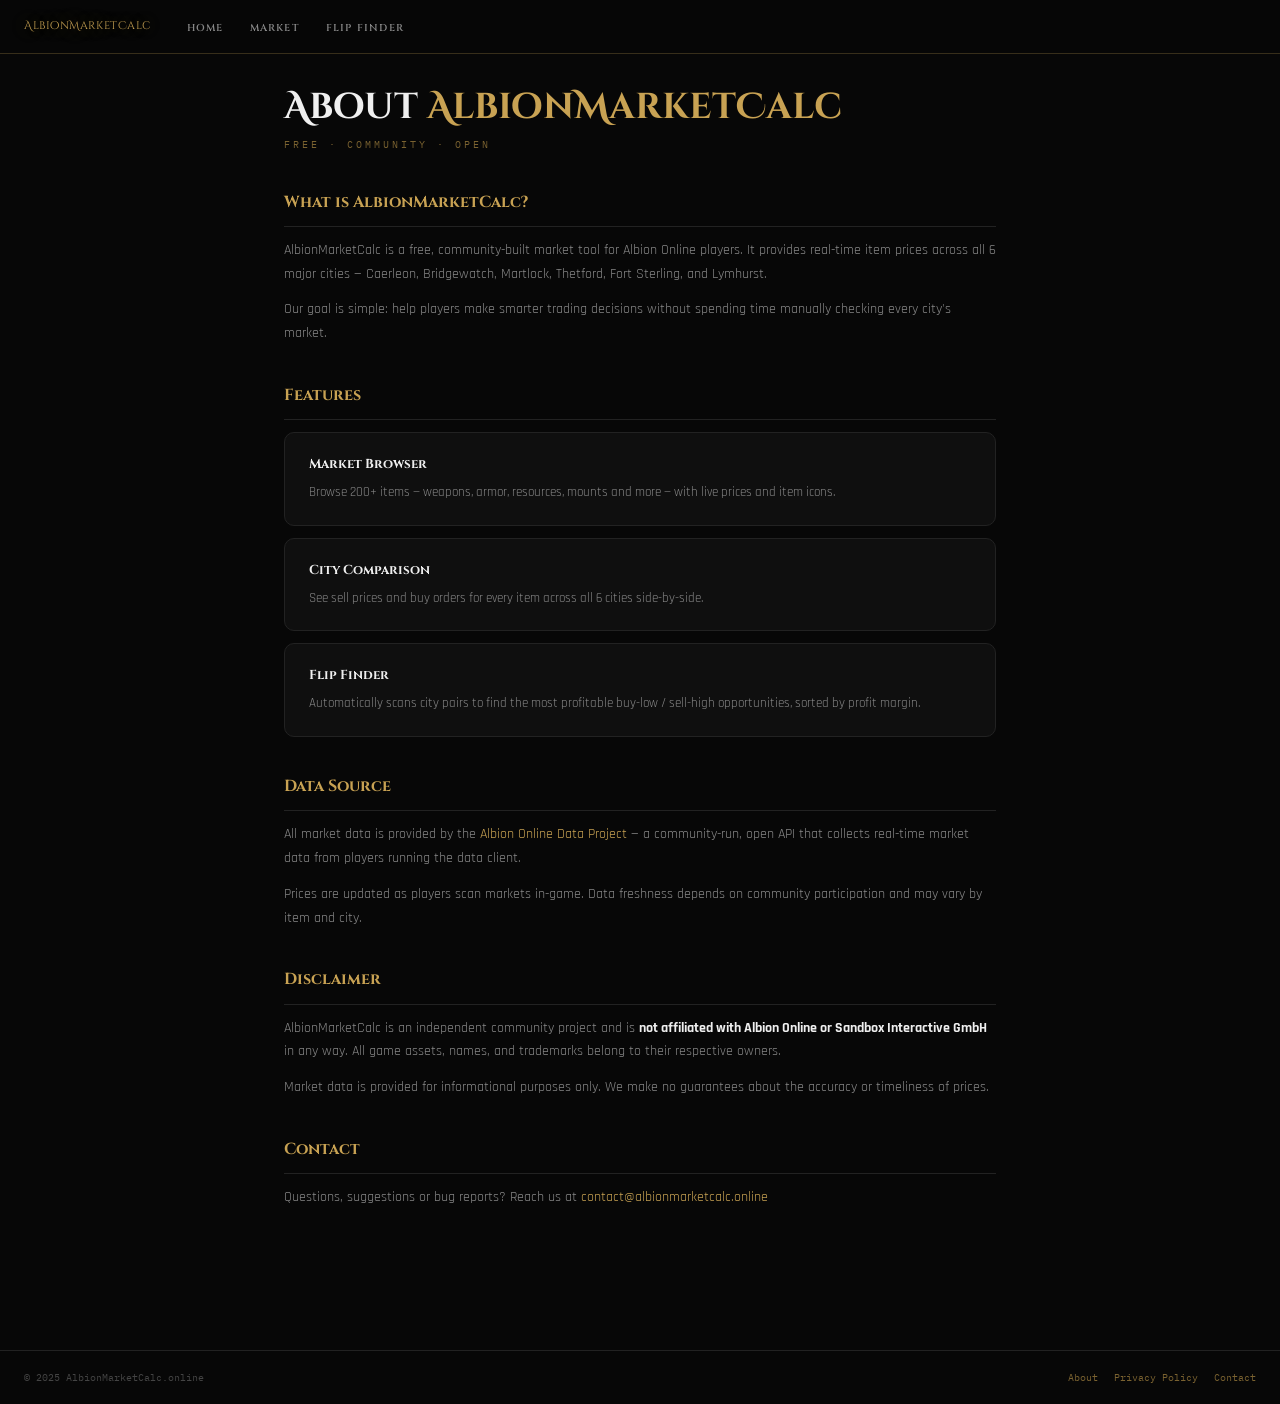
==== about.html @ 7a3f9feb "Add files via upload" ====
<!DOCTYPE html>
<html lang="en">
<head>
<meta charset="UTF-8"/>
<meta name="viewport" content="width=device-width,initial-scale=1"/>
<title>About — AlbionMarketCalc</title>
<meta name="description" content="About AlbionMarketCalc — free real-time Albion Online market price tool."/>
<link rel="preconnect" href="https://fonts.googleapis.com">
<link href="https://fonts.googleapis.com/css2?family=Cinzel+Decorative:wght@700&family=Cinzel:wght@400;600;700&family=IBM+Plex+Mono:wght@400;500;600&family=Rajdhani:wght@400;500;600;700&display=swap" rel="stylesheet">
<script async src="https://pagead2.googlesyndication.com/pagead/js/adsbygoogle.js?client=ca-pub-XXXXXXXXXXXXXXXX" crossorigin="anonymous"></script>
<style>
:root{--gold:#C8A253;--gold-d:#7A6230;--bg:#070707;--s1:#0f0f0f;--s2:#161616;--tx:#EFEFEF;--td:#888;--tm:#444;--bd:#222;--bg-gold:rgba(200,162,83,.25);--FD:'Cinzel Decorative',serif;--FT:'Cinzel',serif;--FB:'Rajdhani',sans-serif;--FM:'IBM Plex Mono',monospace;--r:6px;--rl:10px}
*,*::before,*::after{box-sizing:border-box;margin:0;padding:0}
body{background:var(--bg);color:var(--tx);font-family:var(--FB);font-size:15px;line-height:1.7;min-height:100vh}
::-webkit-scrollbar{width:4px}::-webkit-scrollbar-track{background:var(--bg)}::-webkit-scrollbar-thumb{background:var(--gold-d);border-radius:2px}
nav{position:fixed;top:0;width:100%;z-index:100;background:rgba(7,7,7,.97);backdrop-filter:blur(20px);border-bottom:1px solid var(--bg-gold);height:54px;display:flex;align-items:center;padding:0 24px;gap:24px}
.logo{font-family:var(--FD);font-size:11px;color:var(--gold);text-decoration:none;letter-spacing:.05em;text-shadow:0 0 20px rgba(200,162,83,.4)}
.nav-links{display:flex;gap:2px;list-style:none;flex:1}
.nav-links a{font-family:var(--FT);font-size:10px;font-weight:600;letter-spacing:.12em;text-transform:uppercase;color:var(--td);text-decoration:none;padding:6px 12px;border-radius:var(--r);transition:all .18s}
.nav-links a:hover,.nav-links a.active{color:var(--gold);background:rgba(200,162,83,.07)}
.wrap{max-width:760px;margin:0 auto;padding:88px 24px 64px}
h1{font-family:var(--FD);font-size:clamp(22px,4vw,36px);font-weight:700;margin-bottom:8px;line-height:1.1}
h1 em{font-style:normal;color:var(--gold)}
.subtitle{font-family:var(--FM);font-size:10px;letter-spacing:.3em;color:var(--gold-d);text-transform:uppercase;margin-bottom:36px}
.section{margin-bottom:36px}
.section h2{font-family:var(--FT);font-size:16px;font-weight:700;color:var(--gold);margin-bottom:12px;padding-bottom:10px;border-bottom:1px solid var(--bd)}
.section p{color:var(--td);font-size:14px;margin-bottom:12px}
.section p:last-child{margin-bottom:0}
.section a{color:var(--gold);text-decoration:none}
.section a:hover{text-decoration:underline}
.card{background:var(--s1);border:1px solid var(--bd);border-radius:var(--rl);padding:20px 24px;margin-bottom:12px}
.card strong{color:var(--tx);font-family:var(--FT);font-size:13px;display:block;margin-bottom:4px}
footer{border-top:1px solid var(--bd);padding:18px 24px;display:flex;justify-content:space-between;align-items:center;flex-wrap:wrap;gap:8px;margin-top:40px}
footer p{font-family:var(--FM);font-size:10px;color:var(--tm)}
footer a{color:var(--gold-d);text-decoration:none}
.footer-links{display:flex;gap:16px}
@media(max-width:600px){.nav-links{display:none}}
</style>
</head>
<body>
<nav>
  <a href="index.html" class="logo">AlbionMarketCalc</a>
  <ul class="nav-links">
    <li><a href="index.html">Home</a></li>
    <li><a href="market.html">Market</a></li>
    <li><a href="flipfinder.html">Flip Finder</a></li>
  </ul>
</nav>

<div class="wrap">
  <h1>About <em>AlbionMarketCalc</em></h1>
  <div class="subtitle">Free · Community · Open</div>

  <div class="section">
    <h2>What is AlbionMarketCalc?</h2>
    <p>AlbionMarketCalc is a free, community-built market tool for Albion Online players. It provides real-time item prices across all 6 major cities — Caerleon, Bridgewatch, Martlock, Thetford, Fort Sterling, and Lymhurst.</p>
    <p>Our goal is simple: help players make smarter trading decisions without spending time manually checking every city's market.</p>
  </div>

  <div class="section">
    <h2>Features</h2>
    <div class="card"><strong>Market Browser</strong><span style="font-size:13px;color:var(--td)">Browse 200+ items — weapons, armor, resources, mounts and more — with live prices and item icons.</span></div>
    <div class="card"><strong>City Comparison</strong><span style="font-size:13px;color:var(--td)">See sell prices and buy orders for every item across all 6 cities side-by-side.</span></div>
    <div class="card"><strong>Flip Finder</strong><span style="font-size:13px;color:var(--td)">Automatically scans city pairs to find the most profitable buy-low / sell-high opportunities, sorted by profit margin.</span></div>
  </div>

  <div class="section">
    <h2>Data Source</h2>
    <p>All market data is provided by the <a href="https://www.albion-online-data.com" target="_blank">Albion Online Data Project</a> — a community-run, open API that collects real-time market data from players running the data client.</p>
    <p>Prices are updated as players scan markets in-game. Data freshness depends on community participation and may vary by item and city.</p>
  </div>

  <div class="section">
    <h2>Disclaimer</h2>
    <p>AlbionMarketCalc is an independent community project and is <strong style="color:var(--tx)">not affiliated with Albion Online or Sandbox Interactive GmbH</strong> in any way. All game assets, names, and trademarks belong to their respective owners.</p>
    <p>Market data is provided for informational purposes only. We make no guarantees about the accuracy or timeliness of prices.</p>
  </div>

  <div class="section">
    <h2>Contact</h2>
    <p>Questions, suggestions or bug reports? Reach us at <a href="mailto:contact@albionmarketcalc.online">contact@albionmarketcalc.online</a></p>
  </div>
</div>

<footer>
  <p>© 2025 AlbionMarketCalc.online</p>
  <div class="footer-links">
    <a href="about.html" style="font-family:var(--FM);font-size:10px;color:var(--gold-d)">About</a>
    <a href="privacy.html" style="font-family:var(--FM);font-size:10px;color:var(--gold-d)">Privacy Policy</a>
    <a href="contact.html" style="font-family:var(--FM);font-size:10px;color:var(--gold-d)">Contact</a>
  </div>
</footer>
</body>
</html>
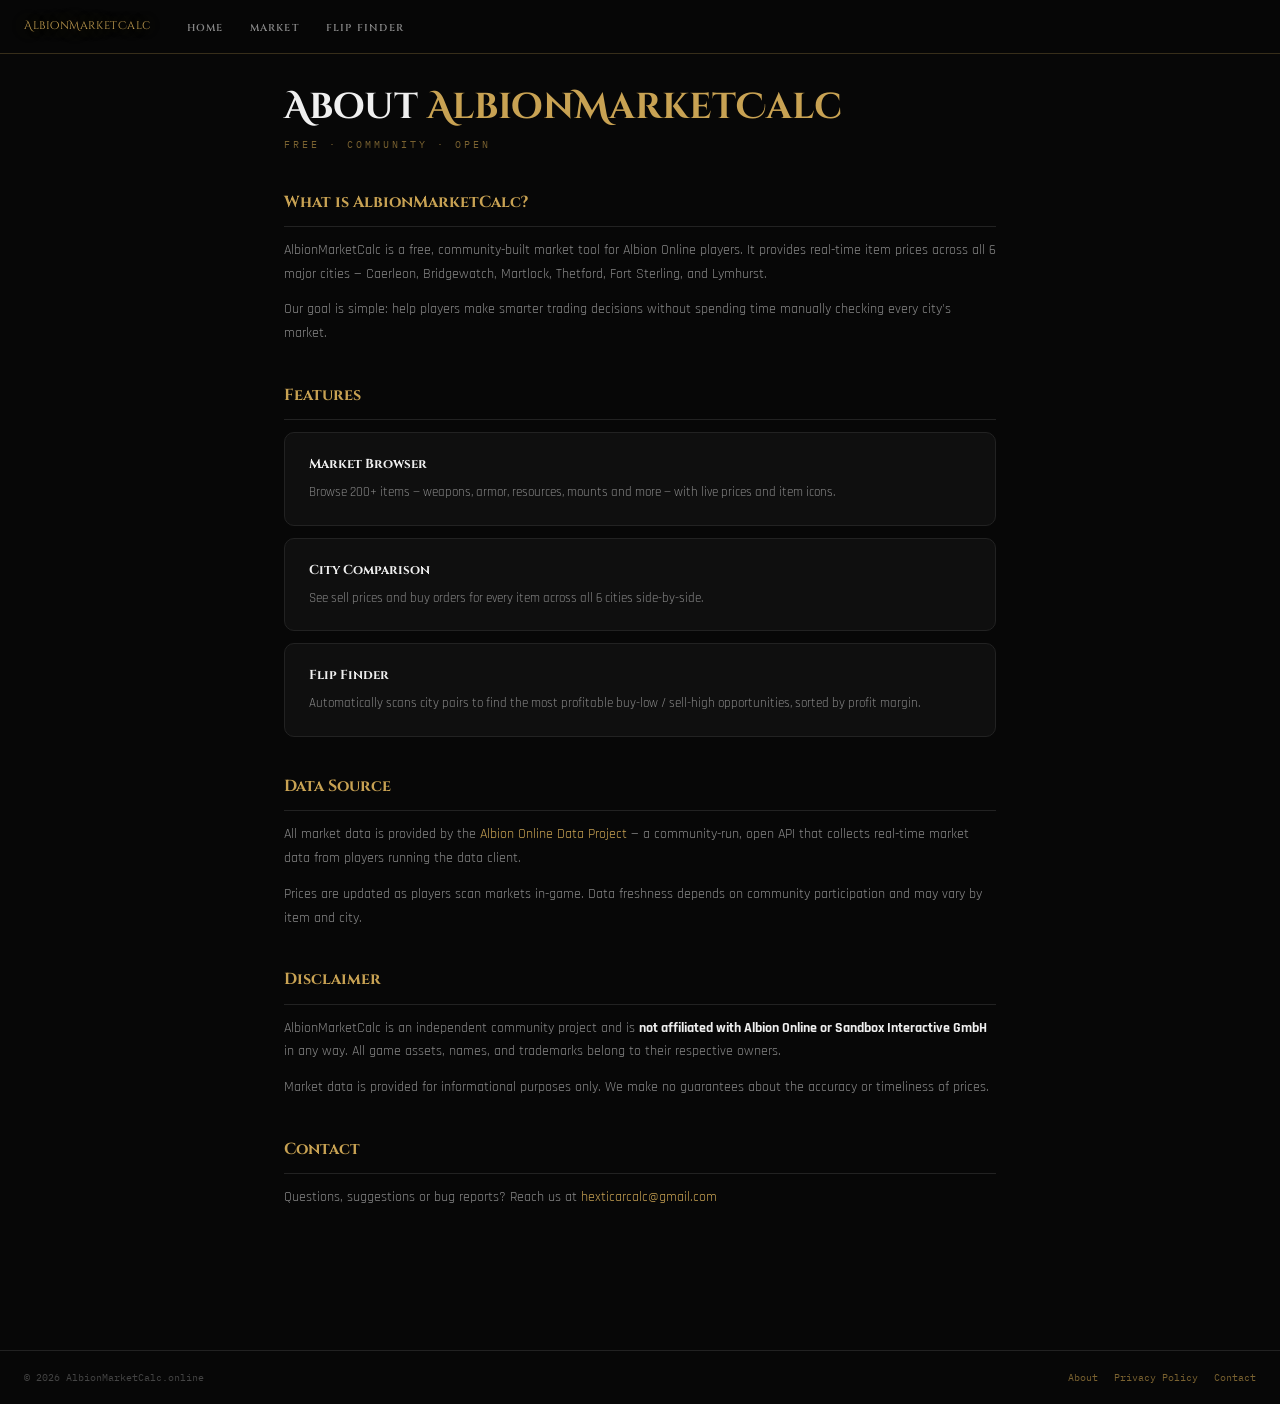
==== commit c6a431b2: "Update about.html" ====
--- a/about.html
+++ b/about.html
@@ -78,12 +78,12 @@
 
   <div class="section">
     <h2>Contact</h2>
-    <p>Questions, suggestions or bug reports? Reach us at <a href="mailto:contact@albionmarketcalc.online">contact@albionmarketcalc.online</a></p>
+    <p>Questions, suggestions or bug reports? Reach us at <a href="mailto:hexticarcalc@gmail.com">hexticarcalc@gmail.com</a></p>
   </div>
 </div>
 
 <footer>
-  <p>© 2025 AlbionMarketCalc.online</p>
+  <p>© 2026 AlbionMarketCalc.online</p>
   <div class="footer-links">
     <a href="about.html" style="font-family:var(--FM);font-size:10px;color:var(--gold-d)">About</a>
     <a href="privacy.html" style="font-family:var(--FM);font-size:10px;color:var(--gold-d)">Privacy Policy</a>
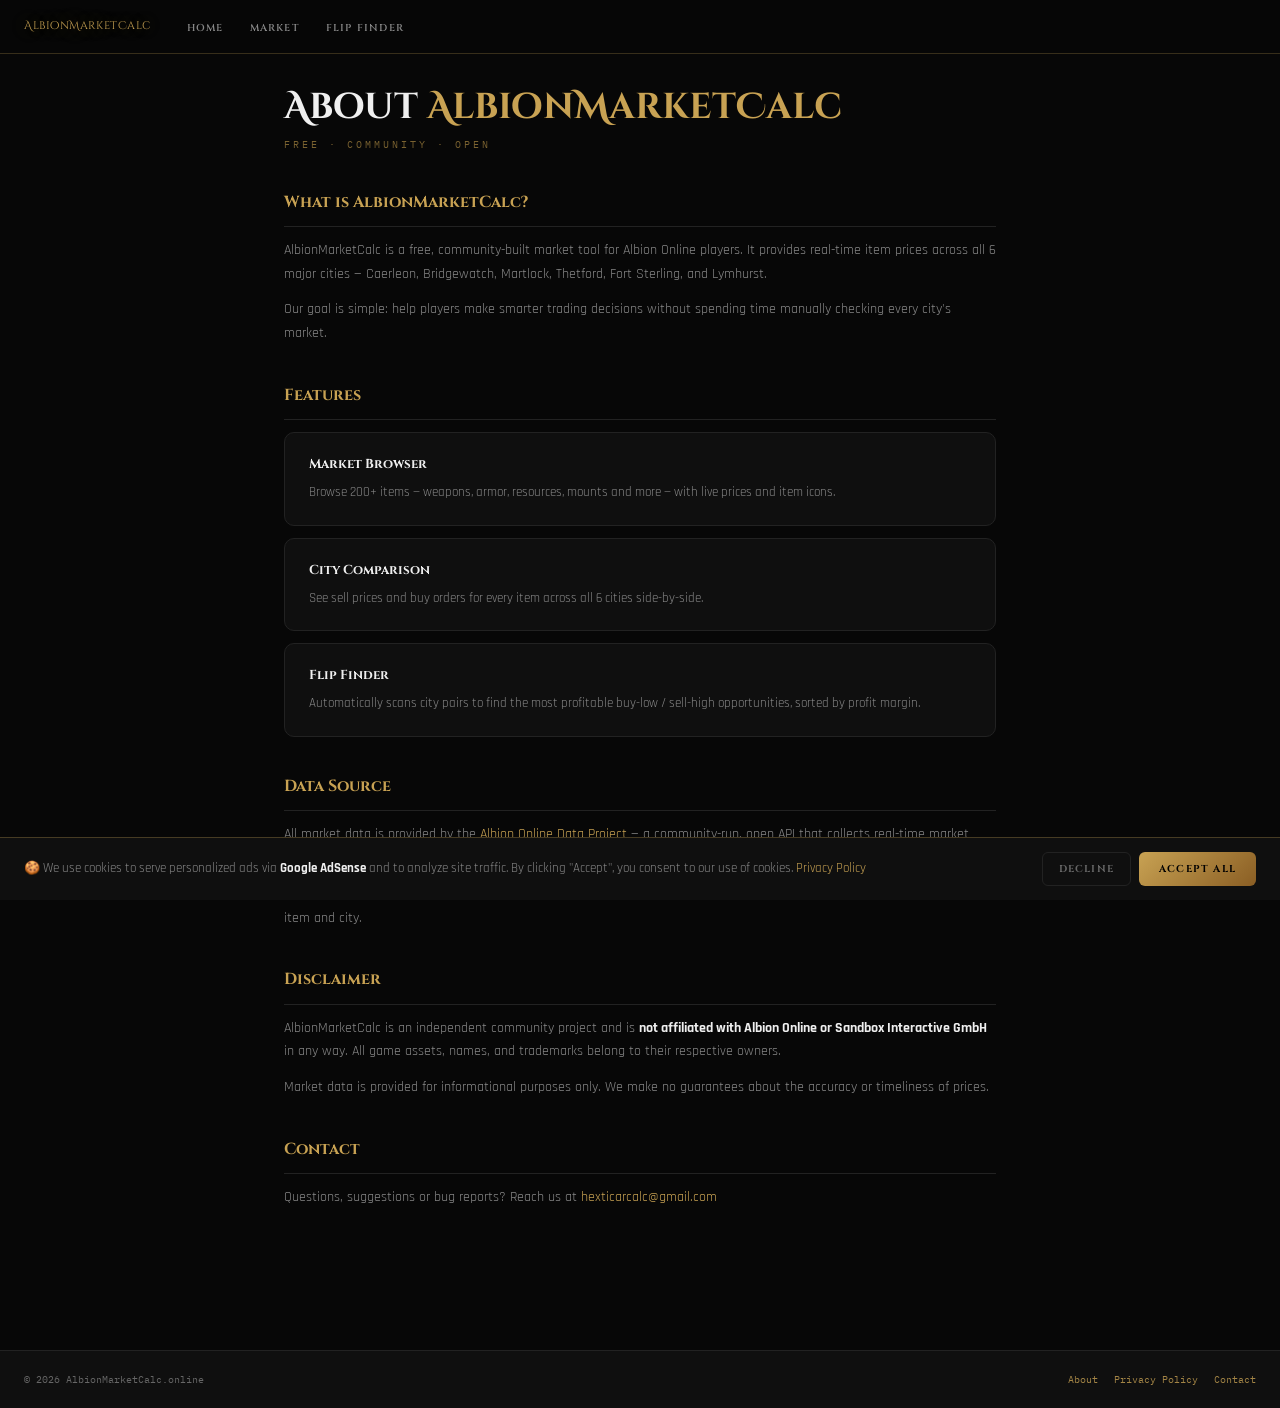
==== commit ee287a5b: "Add files via upload" ====
--- a/about.html
+++ b/about.html
@@ -35,9 +35,81 @@
 footer a{color:var(--gold-d);text-decoration:none}
 .footer-links{display:flex;gap:16px}
 @media(max-width:600px){.nav-links{display:none}}
+
+/* Cookie Banner */
+#cookieBanner{position:fixed;bottom:0;left:0;right:0;z-index:9999;background:#0f0f0f;border-top:1px solid rgba(200,162,83,.3);padding:14px 24px;display:flex;align-items:center;justify-content:space-between;gap:16px;flex-wrap:wrap;transform:translateY(100%);transition:transform .4s ease;font-family:'Rajdhani',sans-serif}
+#cookieBanner.show{transform:translateY(0)}
+#cookieBanner p{font-size:13px;color:#888;line-height:1.5;flex:1;min-width:200px}
+#cookieBanner a{color:#C8A253;text-decoration:none}
+#cookieBanner a:hover{text-decoration:underline}
+.cookie-btns{display:flex;gap:8px;flex-shrink:0}
+#cookieAccept{font-family:'Cinzel',serif;font-size:10px;font-weight:700;letter-spacing:.12em;text-transform:uppercase;padding:9px 20px;background:linear-gradient(135deg,#C8A253,#8A5E24);color:#000;border:none;border-radius:6px;cursor:pointer;transition:all .2s}
+#cookieAccept:hover{background:linear-gradient(135deg,#FFD700,#C8A253)}
+#cookieDecline{font-family:'Cinzel',serif;font-size:10px;font-weight:700;letter-spacing:.12em;text-transform:uppercase;padding:9px 16px;background:transparent;color:#666;border:1px solid #222;border-radius:6px;cursor:pointer;transition:all .2s}
+#cookieDecline:hover{border-color:#444;color:#888}
+
+footer{border-top:1px solid var(--bd);padding:20px 24px;display:flex;justify-content:space-between;align-items:center;flex-wrap:wrap;gap:8px;background:var(--s1)}
+footer p{font-family:var(--FM);font-size:10px;color:#666}
+.footer-links{display:flex;gap:16px}
+.footer-links a{font-family:var(--FM);font-size:10px;color:var(--gold);text-decoration:none;opacity:.8}
+.footer-links a:hover{opacity:1}
+
+/* ── Cookie Banner ── */
+#cookie-banner{
+  position:fixed;bottom:0;left:0;right:0;z-index:9999;
+  background:#0d0d0d;border-top:1px solid rgba(200,162,83,.3);
+  padding:18px 24px;display:flex;align-items:flex-start;gap:20px;
+  box-shadow:0 -8px 32px rgba(0,0,0,.6);
+  animation:slideUp .35s ease;
+  font-family:'Rajdhani',sans-serif;
+}
+#cookie-banner.hidden{display:none}
+.ck-icon{font-size:28px;flex-shrink:0;margin-top:2px}
+.ck-body{flex:1}
+.ck-title{font-family:'Cinzel',serif;font-size:13px;font-weight:700;color:#EFEFEF;margin-bottom:5px}
+.ck-text{font-size:13px;color:#888;line-height:1.6;max-width:780px}
+.ck-text a{color:#C8A253;text-decoration:none}
+.ck-text a:hover{text-decoration:underline}
+.ck-btns{display:flex;gap:8px;flex-shrink:0;align-items:center;flex-wrap:wrap;margin-top:4px}
+.ck-accept{background:linear-gradient(135deg,#C8A253,#8A5E24);color:#000;border:none;border-radius:6px;padding:9px 20px;font-family:'Cinzel',serif;font-size:10px;font-weight:700;letter-spacing:.12em;text-transform:uppercase;cursor:pointer;transition:all .2s;white-space:nowrap}
+.ck-accept:hover{background:linear-gradient(135deg,#FFD700,#C8A253);transform:translateY(-1px)}
+.ck-decline{background:transparent;color:#888;border:1px solid #333;border-radius:6px;padding:9px 16px;font-family:'Cinzel',serif;font-size:10px;font-weight:600;letter-spacing:.12em;text-transform:uppercase;cursor:pointer;transition:all .2s;white-space:nowrap}
+.ck-decline:hover{border-color:#555;color:#EFEFEF}
+.ck-settings{background:transparent;color:#7A6230;border:none;font-family:'IBM Plex Mono',monospace;font-size:10px;cursor:pointer;text-decoration:underline;padding:0;white-space:nowrap}
+.ck-settings:hover{color:#C8A253}
+/* Cookie Settings Modal */
+#ck-modal{position:fixed;inset:0;z-index:10000;background:rgba(7,7,7,.92);backdrop-filter:blur(16px);display:none;align-items:center;justify-content:center;padding:20px}
+#ck-modal.show{display:flex}
+.ck-modal-box{background:#0f0f0f;border:1px solid rgba(200,162,83,.25);border-radius:10px;padding:32px;max-width:540px;width:100%;max-height:90vh;overflow-y:auto}
+.ck-modal-title{font-family:'Cinzel Decorative',serif;font-size:14px;color:#C8A253;margin-bottom:6px}
+.ck-modal-sub{font-family:'IBM Plex Mono',monospace;font-size:10px;color:#444;margin-bottom:24px;letter-spacing:.15em;text-transform:uppercase}
+.ck-category{background:#161616;border:1px solid #222;border-radius:8px;padding:16px 18px;margin-bottom:10px}
+.ck-cat-header{display:flex;align-items:center;justify-content:space-between;margin-bottom:6px}
+.ck-cat-name{font-family:'Cinzel',serif;font-size:12px;font-weight:700;color:#EFEFEF}
+.ck-cat-desc{font-size:13px;color:#888;line-height:1.55}
+/* Toggle switch */
+.ck-toggle{position:relative;width:40px;height:22px;flex-shrink:0}
+.ck-toggle input{opacity:0;width:0;height:0}
+.ck-slider{position:absolute;inset:0;background:#222;border-radius:22px;cursor:pointer;transition:.2s;border:1px solid #333}
+.ck-slider::before{content:'';position:absolute;width:16px;height:16px;left:2px;top:2px;background:#444;border-radius:50%;transition:.2s}
+.ck-toggle input:checked+.ck-slider{background:rgba(200,162,83,.25);border-color:rgba(200,162,83,.4)}
+.ck-toggle input:checked+.ck-slider::before{transform:translateX(18px);background:#C8A253}
+.ck-toggle input:disabled+.ck-slider{cursor:not-allowed;opacity:.6}
+.ck-modal-btns{display:flex;gap:8px;margin-top:20px;justify-content:flex-end}
+@keyframes slideUp{from{transform:translateY(100%);opacity:0}to{transform:translateY(0);opacity:1}}
+
 </style>
 </head>
 <body>
+<!-- Cookie Consent Banner -->
+<div id="cookieBanner">
+  <p>🍪 We use cookies to serve personalized ads via <strong style="color:#efefef">Google AdSense</strong> and to analyze site traffic. By clicking "Accept", you consent to our use of cookies. <a href="privacy.html">Privacy Policy</a></p>
+  <div class="cookie-btns">
+    <button id="cookieDecline" onclick="cookieChoice(false)">Decline</button>
+    <button id="cookieAccept" onclick="cookieChoice(true)">Accept All</button>
+  </div>
+</div>
+
 <nav>
   <a href="index.html" class="logo">AlbionMarketCalc</a>
   <ul class="nav-links">
@@ -81,14 +153,93 @@
     <p>Questions, suggestions or bug reports? Reach us at <a href="mailto:hexticarcalc@gmail.com">hexticarcalc@gmail.com</a></p>
   </div>
 </div>
-
 <footer>
   <p>© 2026 AlbionMarketCalc.online</p>
   <div class="footer-links">
-    <a href="about.html" style="font-family:var(--FM);font-size:10px;color:var(--gold-d)">About</a>
-    <a href="privacy.html" style="font-family:var(--FM);font-size:10px;color:var(--gold-d)">Privacy Policy</a>
-    <a href="contact.html" style="font-family:var(--FM);font-size:10px;color:var(--gold-d)">Contact</a>
+    <a href="about.html">About</a>
+    <a href="privacy.html">Privacy Policy</a>
+    <a href="contact.html">Contact</a>
   </div>
 </footer>
+<script>// Cookie Consent
+(function(){
+  const key='amc_cookie_consent';
+  const val=localStorage.getItem(key);
+  if(val===null){
+    setTimeout(()=>document.getElementById('cookieBanner').classList.add('show'),800);
+  }
+})();
+function cookieChoice(accepted){
+  localStorage.setItem('amc_cookie_consent', accepted?'accepted':'declined');
+  const b=document.getElementById('cookieBanner');
+  b.style.transform='translateY(100%)';
+  setTimeout(()=>b.style.display='none',400);
+}</script>
+<script>
+// ── Cookie Consent ────────────────────────
+(function(){
+  const KEY = 'ck_consent_v1';
+  const stored = localStorage.getItem(KEY);
+  if(!stored) {
+    // Show banner after short delay
+    setTimeout(() => document.getElementById('cookie-banner').classList.remove('hidden'), 800);
+  } else {
+    const prefs = JSON.parse(stored);
+    if(prefs.ads) loadAds();
+  }
+})();
+
+function acceptCookies(){
+  const prefs = {essential:true, analytics:true, ads:true, functional:true};
+  localStorage.setItem('ck_consent_v1', JSON.stringify(prefs));
+  document.getElementById('cookie-banner').classList.add('hidden');
+  document.getElementById('ck-modal').classList.remove('show');
+  loadAds();
+}
+
+function declineCookies(){
+  const prefs = {essential:true, analytics:false, ads:false, functional:false};
+  localStorage.setItem('ck_consent_v1', JSON.stringify(prefs));
+  document.getElementById('cookie-banner').classList.add('hidden');
+  document.getElementById('ck-modal').classList.remove('show');
+}
+
+function openCkModal(){
+  const stored = localStorage.getItem('ck_consent_v1');
+  if(stored){
+    const p = JSON.parse(stored);
+    document.getElementById('ck-analytics').checked = p.analytics !== false;
+    document.getElementById('ck-ads').checked = p.ads !== false;
+    document.getElementById('ck-func').checked = p.functional !== false;
+  }
+  document.getElementById('ck-modal').classList.add('show');
+}
+
+function saveCkSettings(){
+  const prefs = {
+    essential: true,
+    analytics: document.getElementById('ck-analytics').checked,
+    ads: document.getElementById('ck-ads').checked,
+    functional: document.getElementById('ck-func').checked
+  };
+  localStorage.setItem('ck_consent_v1', JSON.stringify(prefs));
+  document.getElementById('cookie-banner').classList.add('hidden');
+  document.getElementById('ck-modal').classList.remove('show');
+  if(prefs.ads) loadAds();
+}
+
+function loadAds(){
+  // AdSense loads automatically via the script tag - consent recorded
+  if(window.adsbygoogle) {
+    try{ (adsbygoogle = window.adsbygoogle || []).push({}); } catch(e){}
+  }
+}
+
+// Close modal on backdrop click
+document.getElementById('ck-modal').addEventListener('click', function(e){
+  if(e.target === this) this.classList.remove('show');
+});
+
+</script>
 </body>
 </html>
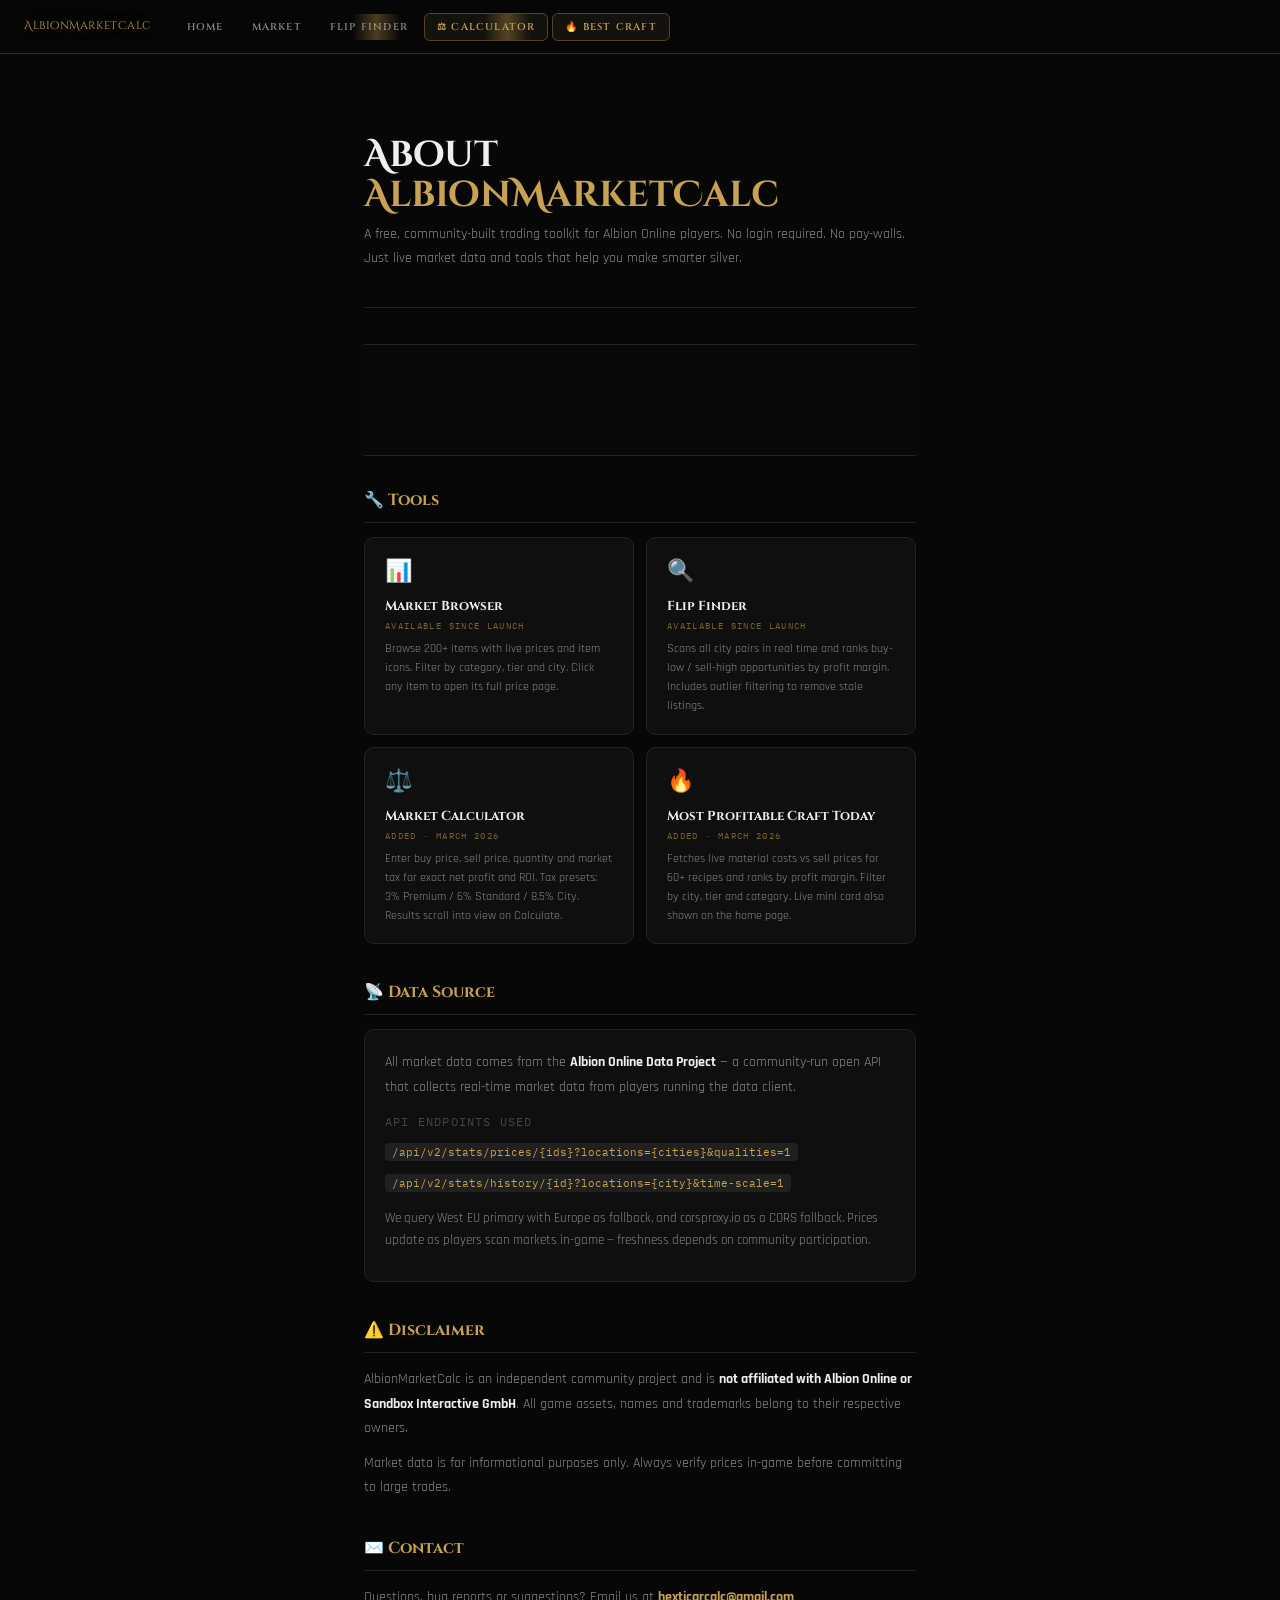
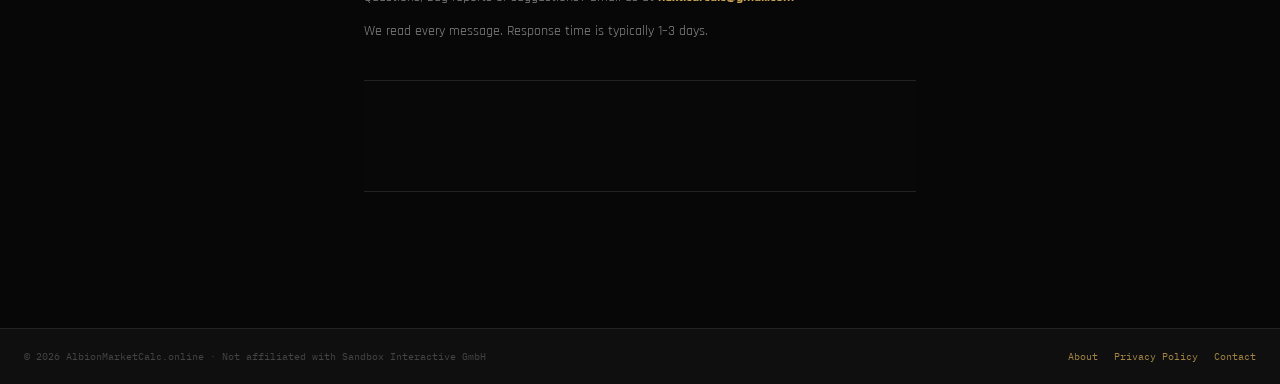
==== commit e845ec86: "Add files via upload" ====
--- a/about.html
+++ b/about.html
@@ -3,110 +3,84 @@
 <head>
 <meta charset="UTF-8"/>
 <meta name="viewport" content="width=device-width,initial-scale=1"/>
-<title>About — AlbionMarketCalc</title>
-<meta name="description" content="About AlbionMarketCalc — free real-time Albion Online market price tool."/>
+<title>About AlbionMarketCalc — Free Albion Online Market Tool</title>
+<meta name="description" content="AlbionMarketCalc is a free community tool for Albion Online. Real-time prices, flip finder, profit calculator, crafting profit tracker and individual item pages across all 6 cities."/>
+<meta name="keywords" content="albion online market tool, albion online price tracker, albion flip finder, albion crafting calculator, albion market calculator"/>
+<meta name="robots" content="index, follow"/>
+<meta name="author" content="AlbionMarketCalc"/>
+<link rel="canonical" href="https://albionmarketcalc.online/about.html"/>
+<meta property="og:type" content="website"/>
+<meta property="og:title" content="About AlbionMarketCalc"/>
+<meta property="og:description" content="Free Albion Online market tool — prices, flip finder, calculator and crafting profit tracker."/>
+<meta property="og:url" content="https://albionmarketcalc.online/about.html"/>
+<meta property="og:site_name" content="AlbionMarketCalc"/>
+<meta name="twitter:card" content="summary"/>
 <link rel="preconnect" href="https://fonts.googleapis.com">
+<link rel="preconnect" href="https://fonts.gstatic.com" crossorigin>
 <link href="https://fonts.googleapis.com/css2?family=Cinzel+Decorative:wght@700&family=Cinzel:wght@400;600;700&family=IBM+Plex+Mono:wght@400;500;600&family=Rajdhani:wght@400;500;600;700&display=swap" rel="stylesheet">
+<link rel="stylesheet" href="styles.css">
 <script async src="https://pagead2.googlesyndication.com/pagead/js/adsbygoogle.js?client=ca-pub-XXXXXXXXXXXXXXXX" crossorigin="anonymous"></script>
 <style>
-:root{--gold:#C8A253;--gold-d:#7A6230;--bg:#070707;--s1:#0f0f0f;--s2:#161616;--tx:#EFEFEF;--td:#888;--tm:#444;--bd:#222;--bg-gold:rgba(200,162,83,.25);--FD:'Cinzel Decorative',serif;--FT:'Cinzel',serif;--FB:'Rajdhani',sans-serif;--FM:'IBM Plex Mono',monospace;--r:6px;--rl:10px}
-*,*::before,*::after{box-sizing:border-box;margin:0;padding:0}
-body{background:var(--bg);color:var(--tx);font-family:var(--FB);font-size:15px;line-height:1.7;min-height:100vh}
-::-webkit-scrollbar{width:4px}::-webkit-scrollbar-track{background:var(--bg)}::-webkit-scrollbar-thumb{background:var(--gold-d);border-radius:2px}
-nav{position:fixed;top:0;width:100%;z-index:100;background:rgba(7,7,7,.97);backdrop-filter:blur(20px);border-bottom:1px solid var(--bg-gold);height:54px;display:flex;align-items:center;padding:0 24px;gap:24px}
-.logo{font-family:var(--FD);font-size:11px;color:var(--gold);text-decoration:none;letter-spacing:.05em;text-shadow:0 0 20px rgba(200,162,83,.4)}
-.nav-links{display:flex;gap:2px;list-style:none;flex:1}
-.nav-links a{font-family:var(--FT);font-size:10px;font-weight:600;letter-spacing:.12em;text-transform:uppercase;color:var(--td);text-decoration:none;padding:6px 12px;border-radius:var(--r);transition:all .18s}
-.nav-links a:hover,.nav-links a.active{color:var(--gold);background:rgba(200,162,83,.07)}
-.wrap{max-width:760px;margin:0 auto;padding:88px 24px 64px}
-h1{font-family:var(--FD);font-size:clamp(22px,4vw,36px);font-weight:700;margin-bottom:8px;line-height:1.1}
-h1 em{font-style:normal;color:var(--gold)}
-.subtitle{font-family:var(--FM);font-size:10px;letter-spacing:.3em;color:var(--gold-d);text-transform:uppercase;margin-bottom:36px}
-.section{margin-bottom:36px}
-.section h2{font-family:var(--FT);font-size:16px;font-weight:700;color:var(--gold);margin-bottom:12px;padding-bottom:10px;border-bottom:1px solid var(--bd)}
-.section p{color:var(--td);font-size:14px;margin-bottom:12px}
-.section p:last-child{margin-bottom:0}
-.section a{color:var(--gold);text-decoration:none}
-.section a:hover{text-decoration:underline}
-.card{background:var(--s1);border:1px solid var(--bd);border-radius:var(--rl);padding:20px 24px;margin-bottom:12px}
-.card strong{color:var(--tx);font-family:var(--FT);font-size:13px;display:block;margin-bottom:4px}
-footer{border-top:1px solid var(--bd);padding:18px 24px;display:flex;justify-content:space-between;align-items:center;flex-wrap:wrap;gap:8px;margin-top:40px}
-footer p{font-family:var(--FM);font-size:10px;color:var(--tm)}
-footer a{color:var(--gold-d);text-decoration:none}
-.footer-links{display:flex;gap:16px}
-@media(max-width:600px){.nav-links{display:none}}
-
-/* Cookie Banner */
-#cookieBanner{position:fixed;bottom:0;left:0;right:0;z-index:9999;background:#0f0f0f;border-top:1px solid rgba(200,162,83,.3);padding:14px 24px;display:flex;align-items:center;justify-content:space-between;gap:16px;flex-wrap:wrap;transform:translateY(100%);transition:transform .4s ease;font-family:'Rajdhani',sans-serif}
-#cookieBanner.show{transform:translateY(0)}
-#cookieBanner p{font-size:13px;color:#888;line-height:1.5;flex:1;min-width:200px}
-#cookieBanner a{color:#C8A253;text-decoration:none}
-#cookieBanner a:hover{text-decoration:underline}
-.cookie-btns{display:flex;gap:8px;flex-shrink:0}
-#cookieAccept{font-family:'Cinzel',serif;font-size:10px;font-weight:700;letter-spacing:.12em;text-transform:uppercase;padding:9px 20px;background:linear-gradient(135deg,#C8A253,#8A5E24);color:#000;border:none;border-radius:6px;cursor:pointer;transition:all .2s}
-#cookieAccept:hover{background:linear-gradient(135deg,#FFD700,#C8A253)}
-#cookieDecline{font-family:'Cinzel',serif;font-size:10px;font-weight:700;letter-spacing:.12em;text-transform:uppercase;padding:9px 16px;background:transparent;color:#666;border:1px solid #222;border-radius:6px;cursor:pointer;transition:all .2s}
-#cookieDecline:hover{border-color:#444;color:#888}
-
-footer{border-top:1px solid var(--bd);padding:20px 24px;display:flex;justify-content:space-between;align-items:center;flex-wrap:wrap;gap:8px;background:var(--s1)}
-footer p{font-family:var(--FM);font-size:10px;color:#666}
-.footer-links{display:flex;gap:16px}
-.footer-links a{font-family:var(--FM);font-size:10px;color:var(--gold);text-decoration:none;opacity:.8}
-.footer-links a:hover{opacity:1}
-
-/* ── Cookie Banner ── */
-#cookie-banner{
-  position:fixed;bottom:0;left:0;right:0;z-index:9999;
-  background:#0d0d0d;border-top:1px solid rgba(200,162,83,.3);
-  padding:18px 24px;display:flex;align-items:flex-start;gap:20px;
-  box-shadow:0 -8px 32px rgba(0,0,0,.6);
-  animation:slideUp .35s ease;
-  font-family:'Rajdhani',sans-serif;
-}
-#cookie-banner.hidden{display:none}
-.ck-icon{font-size:28px;flex-shrink:0;margin-top:2px}
-.ck-body{flex:1}
-.ck-title{font-family:'Cinzel',serif;font-size:13px;font-weight:700;color:#EFEFEF;margin-bottom:5px}
-.ck-text{font-size:13px;color:#888;line-height:1.6;max-width:780px}
-.ck-text a{color:#C8A253;text-decoration:none}
-.ck-text a:hover{text-decoration:underline}
-.ck-btns{display:flex;gap:8px;flex-shrink:0;align-items:center;flex-wrap:wrap;margin-top:4px}
-.ck-accept{background:linear-gradient(135deg,#C8A253,#8A5E24);color:#000;border:none;border-radius:6px;padding:9px 20px;font-family:'Cinzel',serif;font-size:10px;font-weight:700;letter-spacing:.12em;text-transform:uppercase;cursor:pointer;transition:all .2s;white-space:nowrap}
-.ck-accept:hover{background:linear-gradient(135deg,#FFD700,#C8A253);transform:translateY(-1px)}
-.ck-decline{background:transparent;color:#888;border:1px solid #333;border-radius:6px;padding:9px 16px;font-family:'Cinzel',serif;font-size:10px;font-weight:600;letter-spacing:.12em;text-transform:uppercase;cursor:pointer;transition:all .2s;white-space:nowrap}
-.ck-decline:hover{border-color:#555;color:#EFEFEF}
-.ck-settings{background:transparent;color:#7A6230;border:none;font-family:'IBM Plex Mono',monospace;font-size:10px;cursor:pointer;text-decoration:underline;padding:0;white-space:nowrap}
-.ck-settings:hover{color:#C8A253}
-/* Cookie Settings Modal */
-#ck-modal{position:fixed;inset:0;z-index:10000;background:rgba(7,7,7,.92);backdrop-filter:blur(16px);display:none;align-items:center;justify-content:center;padding:20px}
-#ck-modal.show{display:flex}
-.ck-modal-box{background:#0f0f0f;border:1px solid rgba(200,162,83,.25);border-radius:10px;padding:32px;max-width:540px;width:100%;max-height:90vh;overflow-y:auto}
-.ck-modal-title{font-family:'Cinzel Decorative',serif;font-size:14px;color:#C8A253;margin-bottom:6px}
-.ck-modal-sub{font-family:'IBM Plex Mono',monospace;font-size:10px;color:#444;margin-bottom:24px;letter-spacing:.15em;text-transform:uppercase}
-.ck-category{background:#161616;border:1px solid #222;border-radius:8px;padding:16px 18px;margin-bottom:10px}
-.ck-cat-header{display:flex;align-items:center;justify-content:space-between;margin-bottom:6px}
-.ck-cat-name{font-family:'Cinzel',serif;font-size:12px;font-weight:700;color:#EFEFEF}
-.ck-cat-desc{font-size:13px;color:#888;line-height:1.55}
-/* Toggle switch */
-.ck-toggle{position:relative;width:40px;height:22px;flex-shrink:0}
-.ck-toggle input{opacity:0;width:0;height:0}
-.ck-slider{position:absolute;inset:0;background:#222;border-radius:22px;cursor:pointer;transition:.2s;border:1px solid #333}
-.ck-slider::before{content:'';position:absolute;width:16px;height:16px;left:2px;top:2px;background:#444;border-radius:50%;transition:.2s}
-.ck-toggle input:checked+.ck-slider{background:rgba(200,162,83,.25);border-color:rgba(200,162,83,.4)}
-.ck-toggle input:checked+.ck-slider::before{transform:translateX(18px);background:#C8A253}
-.ck-toggle input:disabled+.ck-slider{cursor:not-allowed;opacity:.6}
-.ck-modal-btns{display:flex;gap:8px;margin-top:20px;justify-content:flex-end}
-@keyframes slideUp{from{transform:translateY(100%);opacity:0}to{transform:translateY(0);opacity:1}}
-
+.nav-calc{color:var(--gold)!important;border:1px solid rgba(200,162,83,.35)!important;background:rgba(200,162,83,.07)!important;border-radius:var(--r)!important;position:relative;overflow:hidden}
+.nav-calc::before{content:'';position:absolute;top:0;bottom:0;left:-60%;width:40%;background:linear-gradient(90deg,transparent,rgba(200,162,83,.35),transparent);animation:calcShine 2.7s ease-in-out infinite;pointer-events:none}
+.nav-calc:hover{background:rgba(200,162,83,.18)!important;border-color:rgba(200,162,83,.7)!important;box-shadow:0 0 14px rgba(200,162,83,.28)!important}
+.nav-calc:hover::before{animation-play-state:paused}
+@keyframes calcShine{0%,74%{transform:translateX(-10%);opacity:0}75%{opacity:1}100%{transform:translateX(340%);opacity:0}}
+.about-hero{padding:48px 0 36px;border-bottom:1px solid var(--bd);margin-bottom:36px}
+.about-hero h1{font-family:var(--FD);font-size:clamp(22px,4vw,36px);font-weight:700;margin-bottom:8px}
+.about-hero h1 em{font-style:normal;color:var(--gold)}
+.about-hero p{color:var(--td);font-size:14px;max-width:580px;line-height:1.7}
+.about-section{margin-bottom:36px}
+.about-section h2{font-family:var(--FT);font-size:16px;font-weight:700;color:var(--gold);margin-bottom:14px;padding-bottom:10px;border-bottom:1px solid var(--bd)}
+.about-section p{font-size:14px;color:var(--td);line-height:1.75;margin-bottom:10px}
+.about-section a{color:var(--gold);text-decoration:none}
+.about-section a:hover{text-decoration:underline}
+.tool-grid{display:grid;grid-template-columns:1fr 1fr;gap:12px;margin-bottom:12px}
+.tool-card{background:var(--s1);border:1px solid var(--bd);border-radius:var(--rl);padding:18px 20px;transition:border-color .2s;text-decoration:none;display:block;color:inherit}
+.tool-card:hover{border-color:rgba(200,162,83,.35)}
+.tc-ico{font-size:22px;margin-bottom:8px}
+.tc-name{font-family:var(--FT);font-size:13px;font-weight:700;color:var(--tx);margin-bottom:3px}
+.tc-date{font-family:var(--FM);font-size:9px;letter-spacing:.15em;color:var(--gold-d);text-transform:uppercase;margin-bottom:6px}
+.tc-desc{font-size:12px;color:var(--td);line-height:1.6}
+.changelog{display:flex;flex-direction:column}
+.cl-entry{display:grid;grid-template-columns:90px 1fr;gap:16px;padding:14px 0;border-bottom:1px solid #111}
+.cl-entry:last-child{border-bottom:none}
+.cl-date{font-family:var(--FM);font-size:10px;color:var(--tm);padding-top:2px}
+.cl-title{font-family:var(--FT);font-size:12px;font-weight:700;color:var(--tx);margin-bottom:4px}
+.cl-notes{font-size:12px;color:var(--td);line-height:1.6}
+.cl-tag{font-family:var(--FM);font-size:9px;padding:1px 8px;border-radius:6px;display:inline-block;margin-right:4px;margin-bottom:5px}
+.tag-new{background:rgba(76,175,130,.12);color:var(--green);border:1px solid rgba(76,175,130,.25)}
+.tag-fix{background:rgba(200,162,83,.1);color:var(--gold);border:1px solid rgba(200,162,83,.2)}
+.tag-seo{background:rgba(91,156,246,.1);color:#5B9CF6;border:1px solid rgba(91,156,246,.2)}
+.tag-ux{background:rgba(176,96,224,.1);color:#b060e0;border:1px solid rgba(176,96,224,.2)}
+.api-box{background:var(--s1);border:1px solid var(--bd);border-radius:var(--rl);padding:20px}
+.api-box code{font-family:var(--FM);font-size:11px;color:var(--gold);background:var(--s3);padding:2px 7px;border-radius:4px}
+@media(max-width:600px){.tool-grid{grid-template-columns:1fr}.cl-entry{grid-template-columns:1fr;gap:4px}}
 </style>
 </head>
 <body>
-<!-- Cookie Consent Banner -->
-<div id="cookieBanner">
-  <p>🍪 We use cookies to serve personalized ads via <strong style="color:#efefef">Google AdSense</strong> and to analyze site traffic. By clicking "Accept", you consent to our use of cookies. <a href="privacy.html">Privacy Policy</a></p>
-  <div class="cookie-btns">
-    <button id="cookieDecline" onclick="cookieChoice(false)">Decline</button>
-    <button id="cookieAccept" onclick="cookieChoice(true)">Accept All</button>
+
+<div id="cookie-banner" class="hidden">
+  <div class="ck-icon">&#127850;</div>
+  <div class="ck-body">
+    <div class="ck-title">We use cookies</div>
+    <div class="ck-text">We and our partners (including <strong style="color:#EFEFEF">Google AdSense</strong>) use cookies to personalise ads. See our <a href="privacy.html">Privacy Policy</a>.</div>
+    <div class="ck-btns" style="margin-top:10px">
+      <button class="ck-accept" onclick="acceptCookies()">&#10003; Accept All</button>
+      <button class="ck-decline" onclick="declineCookies()">Essential Only</button>
+      <button class="ck-settings" onclick="openCkModal()">Manage</button>
+    </div>
+  </div>
+</div>
+<div id="ck-modal">
+  <div class="ck-modal-box">
+    <div class="ck-modal-title">Cookie Preferences</div>
+    <div class="ck-modal-sub">Manage what data we collect</div>
+    <div class="ck-category"><div class="ck-cat-header"><span class="ck-cat-name">&#9989; Essential</span><label class="ck-toggle"><input type="checkbox" checked disabled><span class="ck-slider"></span></label></div><div class="ck-cat-desc">Required for the site to function.</div></div>
+    <div class="ck-category"><div class="ck-cat-header"><span class="ck-cat-name">&#128202; Analytics</span><label class="ck-toggle"><input type="checkbox" id="ck-analytics" checked><span class="ck-slider"></span></label></div><div class="ck-cat-desc">Anonymous usage data.</div></div>
+    <div class="ck-category"><div class="ck-cat-header"><span class="ck-cat-name">&#128227; Advertising (Google AdSense)</span><label class="ck-toggle"><input type="checkbox" id="ck-ads" checked><span class="ck-slider"></span></label></div><div class="ck-cat-desc">Personalised ads via Google.</div></div>
+    <div class="ck-category"><div class="ck-cat-header"><span class="ck-cat-name">&#127912; Functional</span><label class="ck-toggle"><input type="checkbox" id="ck-func" checked><span class="ck-slider"></span></label></div><div class="ck-cat-desc">Remembers your preferences.</div></div>
+    <div class="ck-modal-btns"><button class="ck-decline" onclick="saveCkSettings()">Save</button><button class="ck-accept" onclick="acceptCookies()">Accept All</button></div>
   </div>
 </div>
 
@@ -116,130 +90,98 @@
     <li><a href="index.html">Home</a></li>
     <li><a href="market.html">Market</a></li>
     <li><a href="flipfinder.html">Flip Finder</a></li>
+    <li><a href="calculator.html" class="nav-calc">&#9878; Calculator</a></li>
+    <li><a href="craft.html" class="nav-calc">&#128293; Best Craft</a></li>
   </ul>
 </nav>
 
 <div class="wrap">
-  <h1>About <em>AlbionMarketCalc</em></h1>
-  <div class="subtitle">Free · Community · Open</div>
-
-  <div class="section">
-    <h2>What is AlbionMarketCalc?</h2>
-    <p>AlbionMarketCalc is a free, community-built market tool for Albion Online players. It provides real-time item prices across all 6 major cities — Caerleon, Bridgewatch, Martlock, Thetford, Fort Sterling, and Lymhurst.</p>
-    <p>Our goal is simple: help players make smarter trading decisions without spending time manually checking every city's market.</p>
+  <div class="about-hero">
+    <h1>About <em>AlbionMarketCalc</em></h1>
+    <p>A free, community-built trading toolkit for Albion Online players. No login required. No pay-walls. Just live market data and tools that help you make smarter silver.</p>
   </div>
 
-  <div class="section">
-    <h2>Features</h2>
-    <div class="card"><strong>Market Browser</strong><span style="font-size:13px;color:var(--td)">Browse 200+ items — weapons, armor, resources, mounts and more — with live prices and item icons.</span></div>
-    <div class="card"><strong>City Comparison</strong><span style="font-size:13px;color:var(--td)">See sell prices and buy orders for every item across all 6 cities side-by-side.</span></div>
-    <div class="card"><strong>Flip Finder</strong><span style="font-size:13px;color:var(--td)">Automatically scans city pairs to find the most profitable buy-low / sell-high opportunities, sorted by profit margin.</span></div>
+  <div class="ad-banner" style="margin-bottom:32px">
+    <div class="ad-inner">
+      <ins class="adsbygoogle" style="display:inline-block;width:728px;height:90px" data-ad-client="ca-pub-XXXXXXXXXXXXXXXX" data-ad-slot="3333333333"></ins>
+      <script>(adsbygoogle=window.adsbygoogle||[]).push({});</script>
+    </div>
   </div>
 
-  <div class="section">
-    <h2>Data Source</h2>
-    <p>All market data is provided by the <a href="https://www.albion-online-data.com" target="_blank">Albion Online Data Project</a> — a community-run, open API that collects real-time market data from players running the data client.</p>
-    <p>Prices are updated as players scan markets in-game. Data freshness depends on community participation and may vary by item and city.</p>
+  <div class="about-section">
+    <h2>&#128295; Tools</h2>
+    <div class="tool-grid">
+      <a href="market.html" class="tool-card">
+        <div class="tc-ico">&#128202;</div>
+        <div class="tc-name">Market Browser</div>
+        <div class="tc-date">Available since launch</div>
+        <div class="tc-desc">Browse 200+ items with live prices and item icons. Filter by category, tier and city. Click any item to open its full price page.</div>
+      </a>
+      <a href="flipfinder.html" class="tool-card">
+        <div class="tc-ico">&#128269;</div>
+        <div class="tc-name">Flip Finder</div>
+        <div class="tc-date">Available since launch</div>
+        <div class="tc-desc">Scans all city pairs in real time and ranks buy-low / sell-high opportunities by profit margin. Includes outlier filtering to remove stale listings.</div>
+      </a>
+      <a href="calculator.html" class="tool-card">
+        <div class="tc-ico">&#9878;&#65039;</div>
+        <div class="tc-name">Market Calculator</div>
+        <div class="tc-date">Added &middot; March 2026</div>
+        <div class="tc-desc">Enter buy price, sell price, quantity and market tax for exact net profit and ROI. Tax presets: 3% Premium / 6% Standard / 8.5% City. Results scroll into view on Calculate.</div>
+      </a>
+      <a href="craft.html" class="tool-card">
+        <div class="tc-ico">&#128293;</div>
+        <div class="tc-name">Most Profitable Craft Today</div>
+        <div class="tc-date">Added &middot; March 2026</div>
+        <div class="tc-desc">Fetches live material costs vs sell prices for 60+ recipes and ranks by profit margin. Filter by city, tier and category. Live mini card also shown on the home page.</div>
+      </a>
+    </div>
   </div>
 
-  <div class="section">
-    <h2>Disclaimer</h2>
-    <p>AlbionMarketCalc is an independent community project and is <strong style="color:var(--tx)">not affiliated with Albion Online or Sandbox Interactive GmbH</strong> in any way. All game assets, names, and trademarks belong to their respective owners.</p>
-    <p>Market data is provided for informational purposes only. We make no guarantees about the accuracy or timeliness of prices.</p>
+	
+  <div class="about-section">
+    <h2>&#128225; Data Source</h2>
+    <div class="api-box">
+      <p style="font-size:14px;color:var(--td);line-height:1.75;margin-bottom:12px">All market data comes from the <a href="https://www.albion-online-data.com" target="_blank" rel="noopener"><strong style="color:var(--tx)">Albion Online Data Project</strong></a> &mdash; a community-run open API that collects real-time market data from players running the data client.</p>
+      <p style="font-size:12px;color:var(--tm);margin-bottom:8px;font-family:var(--FM);letter-spacing:.1em;text-transform:uppercase">API endpoints used</p>
+      <p style="margin-bottom:6px"><code>/api/v2/stats/prices/{ids}?locations={cities}&amp;qualities=1</code></p>
+      <p style="margin-bottom:12px"><code>/api/v2/stats/history/{id}?locations={city}&amp;time-scale=1</code></p>
+      <p style="font-size:13px;color:var(--td);line-height:1.7">We query West EU primary with Europe as fallback, and corsproxy.io as a CORS fallback. Prices update as players scan markets in-game &mdash; freshness depends on community participation.</p>
+    </div>
   </div>
 
-  <div class="section">
-    <h2>Contact</h2>
-    <p>Questions, suggestions or bug reports? Reach us at <a href="mailto:hexticarcalc@gmail.com">hexticarcalc@gmail.com</a></p>
+  <div class="about-section">
+    <h2>&#9888;&#65039; Disclaimer</h2>
+    <p>AlbionMarketCalc is an independent community project and is <strong style="color:var(--tx)">not affiliated with Albion Online or Sandbox Interactive GmbH</strong>. All game assets, names and trademarks belong to their respective owners.</p>
+    <p>Market data is for informational purposes only. Always verify prices in-game before committing to large trades.</p>
+  </div>
+
+  <div class="about-section">
+    <h2>&#9993;&#65039; Contact</h2>
+    <p>Questions, bug reports or suggestions? Email us at <a href="mailto:hexticarcalc@gmail.com"><strong>hexticarcalc@gmail.com</strong></a></p>
+    <p>We read every message. Response time is typically 1&ndash;3 days.</p>
+  </div>
+
+  <div class="ad-banner" style="margin-bottom:32px">
+    <div class="ad-inner">
+      <ins class="adsbygoogle" style="display:inline-block;width:728px;height:90px" data-ad-client="ca-pub-XXXXXXXXXXXXXXXX" data-ad-slot="4444444444"></ins>
+      <script>(adsbygoogle=window.adsbygoogle||[]).push({});</script>
+    </div>
   </div>
 </div>
+
 <footer>
-  <p>© 2026 AlbionMarketCalc.online</p>
+  <p>&copy; 2026 AlbionMarketCalc.online &middot; Not affiliated with Sandbox Interactive GmbH</p>
   <div class="footer-links">
     <a href="about.html">About</a>
     <a href="privacy.html">Privacy Policy</a>
     <a href="contact.html">Contact</a>
   </div>
 </footer>
-<script>// Cookie Consent
-(function(){
-  const key='amc_cookie_consent';
-  const val=localStorage.getItem(key);
-  if(val===null){
-    setTimeout(()=>document.getElementById('cookieBanner').classList.add('show'),800);
-  }
-})();
-function cookieChoice(accepted){
-  localStorage.setItem('amc_cookie_consent', accepted?'accepted':'declined');
-  const b=document.getElementById('cookieBanner');
-  b.style.transform='translateY(100%)';
-  setTimeout(()=>b.style.display='none',400);
-}</script>
+
 <script>
-// ── Cookie Consent ────────────────────────
-(function(){
-  const KEY = 'ck_consent_v1';
-  const stored = localStorage.getItem(KEY);
-  if(!stored) {
-    // Show banner after short delay
-    setTimeout(() => document.getElementById('cookie-banner').classList.remove('hidden'), 800);
-  } else {
-    const prefs = JSON.parse(stored);
-    if(prefs.ads) loadAds();
-  }
-})();
-
-function acceptCookies(){
-  const prefs = {essential:true, analytics:true, ads:true, functional:true};
-  localStorage.setItem('ck_consent_v1', JSON.stringify(prefs));
-  document.getElementById('cookie-banner').classList.add('hidden');
-  document.getElementById('ck-modal').classList.remove('show');
-  loadAds();
-}
-
-function declineCookies(){
-  const prefs = {essential:true, analytics:false, ads:false, functional:false};
-  localStorage.setItem('ck_consent_v1', JSON.stringify(prefs));
-  document.getElementById('cookie-banner').classList.add('hidden');
-  document.getElementById('ck-modal').classList.remove('show');
-}
-
-function openCkModal(){
-  const stored = localStorage.getItem('ck_consent_v1');
-  if(stored){
-    const p = JSON.parse(stored);
-    document.getElementById('ck-analytics').checked = p.analytics !== false;
-    document.getElementById('ck-ads').checked = p.ads !== false;
-    document.getElementById('ck-func').checked = p.functional !== false;
-  }
-  document.getElementById('ck-modal').classList.add('show');
-}
-
-function saveCkSettings(){
-  const prefs = {
-    essential: true,
-    analytics: document.getElementById('ck-analytics').checked,
-    ads: document.getElementById('ck-ads').checked,
-    functional: document.getElementById('ck-func').checked
-  };
-  localStorage.setItem('ck_consent_v1', JSON.stringify(prefs));
-  document.getElementById('cookie-banner').classList.add('hidden');
-  document.getElementById('ck-modal').classList.remove('show');
-  if(prefs.ads) loadAds();
-}
-
-function loadAds(){
-  // AdSense loads automatically via the script tag - consent recorded
-  if(window.adsbygoogle) {
-    try{ (adsbygoogle = window.adsbygoogle || []).push({}); } catch(e){}
-  }
-}
-
-// Close modal on backdrop click
-document.getElementById('ck-modal').addEventListener('click', function(e){
-  if(e.target === this) this.classList.remove('show');
-});
-
-</script>
-</body>
-</html>
+(function(){if(!localStorage.getItem("ck_consent_v1"))setTimeout(()=>document.getElementById("cookie-banner").classList.remove("hidden"),800);})();
+function acceptCookies(){localStorage.setItem("ck_consent_v1",JSON.stringify({essential:true,analytics:true,ads:true,functional:true}));document.getElementById("cookie-banner").classList.add("hidden");document.getElementById("ck-modal").classList.remove("show");}
+function declineCookies(){localStorage.setItem("ck_consent_v1",JSON.stringify({essential:true,analytics:false,ads:false,functional:false}));document.getElementById("cookie-banner").classList.add("hidden");}
+function openCkModal(){document.getElementById("ck-modal").classList.add("show");}
+function saveCkSettings(){localStorage.setItem("ck_consent_v1",JSON.stringify({essential:true,analytics:document.getElementById("ck-analytics").checked,ads:document.getElementById("ck-ads").checked,functional:document.getElementById("ck-func").checked}));document.getElementById("cooki
--- a/styles.css
+++ b/styles.css
@@ -0,0 +1,453 @@
+/* ============================================================
+   AlbionMarketCalc — Main Stylesheet
+   albionmarketcalc.online
+   ============================================================ */
+
+
+:root{
+  --gold:#C8A253;--gold-b:#FFD700;--gold-d:#7A6230;
+  --bg:#070707;--s1:#0f0f0f;--s2:#161616;--s3:#1e1e1e;
+  --tx:#EFEFEF;--td:#888;--tm:#444;--bd:#222;
+  --bg-gold:rgba(200,162,83,.25);
+  --green:#4CAF82;--red:#E05252;--blue:#5B9CF6;
+  --FD:'Cinzel Decorative',serif;--FT:'Cinzel',serif;
+  --FB:'Rajdhani',sans-serif;--FM:'IBM Plex Mono',monospace;
+  --r:6px;--rl:10px;
+}
+*,*::before,*::after{box-sizing:border-box;margin:0;padding:0}
+html{scroll-behavior:smooth}
+body{background:var(--bg);color:var(--tx);font-family:var(--FB);font-size:15px;line-height:1.5;overflow-x:hidden}
+::-webkit-scrollbar{width:4px}::-webkit-scrollbar-track{background:var(--bg)}::-webkit-scrollbar-thumb{background:var(--gold-d);border-radius:2px}
+nav{position:fixed;top:0;width:100%;z-index:100;background:rgba(7,7,7,.97);backdrop-filter:blur(20px);border-bottom:1px solid var(--bg-gold);height:54px;display:flex;align-items:center;padding:0 24px;gap:24px}
+.logo{font-family:var(--FD);font-size:11px;color:var(--gold);text-decoration:none;letter-spacing:.05em;text-shadow:0 0 20px rgba(200,162,83,.4)}
+.nav-links{display:flex;gap:2px;list-style:none;flex:1}
+.nav-links a{font-family:var(--FT);font-size:10px;font-weight:600;letter-spacing:.12em;text-transform:uppercase;color:var(--td);text-decoration:none;padding:6px 12px;border-radius:var(--r);transition:all .18s}
+.nav-links a:hover,.nav-links a.active{color:var(--gold);background:rgba(200,162,83,.07)}
+.wrap{max-width:1060px;margin:0 auto;padding:0 24px}
+.hero{padding:96px 0 52px;text-align:center;position:relative;overflow:hidden}
+.hero::before{content:'';position:absolute;inset:0;background:radial-gradient(ellipse 80% 40% at 50% 0%,rgba(200,162,83,.06),transparent 65%);pointer-events:none}
+canvas#cvs{position:absolute;inset:0;pointer-events:none}
+.hero-label{font-family:var(--FM);font-size:9px;letter-spacing:.5em;color:var(--gold-d);text-transform:uppercase;margin-bottom:14px;position:relative}
+.hero h1{font-family:var(--FD);font-size:clamp(28px,5.5vw,66px);font-weight:700;line-height:1.06;position:relative;margin-bottom:12px}
+.hero h1 em{font-style:normal;background:linear-gradient(90deg,#C8A253,#FFD700,#C8A253);background-size:200%;-webkit-background-clip:text;-webkit-text-fill-color:transparent;animation:shimmer 3.5s linear infinite}
+.hero p{font-size:15px;color:var(--td);margin-bottom:28px;position:relative}
+.hero-btns{display:flex;gap:10px;justify-content:center;flex-wrap:wrap;position:relative}
+.btn{font-family:var(--FT);font-size:10px;font-weight:600;letter-spacing:.13em;text-transform:uppercase;padding:10px 22px;border-radius:var(--r);border:none;cursor:pointer;transition:all .2s;text-decoration:none;display:inline-flex;align-items:center;gap:7px}
+.btn-gold{background:linear-gradient(135deg,#C8A253,#8A5E24);color:#000;box-shadow:0 2px 16px rgba(200,162,83,.25)}
+.btn-gold:hover{background:linear-gradient(135deg,#FFD700,#C8A253);transform:translateY(-1px)}
+.btn-out{background:transparent;color:var(--gold);border:1px solid var(--bg-gold)}
+.btn-out:hover{background:rgba(200,162,83,.07)}
+
+/* Ticker */
+.ticker{background:#080808;border-top:1px solid var(--bd);border-bottom:1px solid var(--bd);padding:6px 0;overflow:hidden;position:relative}
+.ticker::before,.ticker::after{content:'';position:absolute;top:0;bottom:0;width:60px;z-index:2;pointer-events:none}
+.ticker::before{left:0;background:linear-gradient(to right,#080808,transparent)}
+.ticker::after{right:0;background:linear-gradient(to left,#080808,transparent)}
+.ticker-track{display:flex;gap:32px;width:max-content;animation:tick 44s linear infinite}
+.ti{display:flex;align-items:center;gap:7px;white-space:nowrap;font-family:var(--FM);font-size:11px}
+.ti-name{color:var(--td)}.ti-price{color:var(--gold);font-weight:600}.ti-sep{width:3px;height:3px;border-radius:50%;background:var(--bd)}
+
+/* Ad banner */
+.ad-banner{display:flex;justify-content:center;padding:10px 0;background:#080808;border-top:1px solid var(--bd);border-bottom:1px solid var(--bd)}
+.ad-inner{width:100%;max-width:728px;min-height:90px;overflow:hidden;display:flex;align-items:center;justify-content:center}
+
+/* Live section */
+.live-section{padding:48px 0}
+.sec-header{display:flex;align-items:center;justify-content:space-between;margin-bottom:20px;flex-wrap:wrap;gap:12px}
+.sec-title{font-family:var(--FT);font-size:17px;font-weight:700}
+.sec-title span{color:var(--gold)}
+.tier-tabs{display:flex;gap:4px}
+.tier-btn{font-family:var(--FM);font-size:11px;font-weight:600;padding:6px 14px;border-radius:20px;border:1px solid var(--bd);background:var(--s2);color:var(--td);cursor:pointer;transition:all .18s}
+.tier-btn:hover{border-color:var(--bg-gold);color:var(--tx)}
+.tier-btn.active{border-color:var(--bg-gold);background:rgba(200,162,83,.1);color:var(--gold)}
+.price-grid{display:grid;grid-template-columns:repeat(3,1fr);gap:12px}
+.price-card{background:var(--s1);border:1px solid var(--bd);border-radius:var(--rl);overflow:hidden;transition:border-color .2s;animation:fadeIn .3s ease both}
+.price-card:hover{border-color:var(--bg-gold)}
+.pc-header{display:flex;align-items:center;gap:11px;padding:13px 15px;border-bottom:1px solid var(--bd);background:var(--s2)}
+.pc-icon{width:42px;height:42px;border-radius:7px;background:var(--s3);overflow:hidden;flex-shrink:0;display:flex;align-items:center;justify-content:center;border:1px solid var(--bd)}
+.pc-icon img{width:38px;height:38px;object-fit:contain}
+.pc-name{font-family:var(--FT);font-size:13px;font-weight:700}
+.pc-id{font-family:var(--FM);font-size:9px;color:var(--tm);margin-top:2px}
+.col-labels{display:flex;justify-content:space-between;padding:4px 15px;background:var(--s3)}
+.col-label{font-family:var(--FM);font-size:8px;letter-spacing:.2em;color:var(--tm);text-transform:uppercase}
+.city-row{display:flex;align-items:center;justify-content:space-between;padding:8px 15px;border-bottom:1px solid #111;transition:background .15s}
+.city-row:last-child{border-bottom:none}
+.city-row:hover{background:rgba(255,255,255,.02)}
+.city-row.best{background:rgba(200,162,83,.04)}
+.city-info{display:flex;align-items:center;gap:7px}
+.city-dot{width:7px;height:7px;border-radius:50%;flex-shrink:0}
+.city-name-lbl{font-family:var(--FM);font-size:11px;color:var(--td)}
+.city-prices{display:flex;gap:14px;align-items:center}
+.c-buy{font-family:var(--FM);font-size:10px;color:var(--green);text-align:right;min-width:58px}
+.c-buy.nd{color:var(--tm)}
+.c-sell{font-family:var(--FM);font-size:12px;font-weight:600;text-align:right;min-width:66px}
+.c-sell.best-p{color:var(--gold)}
+.c-sell.nd{color:var(--tm);font-size:10px}
+.pc-loading{padding:28px;text-align:center}
+.sp{width:18px;height:18px;border:2px solid var(--bd);border-top-color:var(--gold);border-radius:50%;animation:spin .7s linear infinite;margin:0 auto 8px}
+.pc-loading p{font-family:var(--FM);font-size:10px;color:var(--tm)}
+
+/* Quick links */
+.quick-section{padding:0 0 52px}
+.quick-grid{display:grid;grid-template-columns:1fr 1fr;gap:12px}
+.qc{background:var(--s1);border:1px solid var(--bd);border-radius:var(--rl);padding:22px;text-decoration:none;color:var(--tx);transition:all .22s;display:flex;align-items:center;gap:14px}
+.qc:hover{border-color:var(--bg-gold);transform:translateY(-2px);box-shadow:0 10px 28px rgba(0,0,0,.4)}
+.qc-ico{font-size:22px;width:46px;height:46px;background:var(--s2);border-radius:var(--r);display:flex;align-items:center;justify-content:center;flex-shrink:0;border:1px solid var(--bd)}
+.qc-title{font-family:var(--FT);font-size:13px;font-weight:700;margin-bottom:3px}
+.qc-desc{font-size:12px;color:var(--td);line-height:1.5}
+.qc-arr{margin-left:auto;color:var(--gold-d);font-size:15px;flex-shrink:0;transition:all .2s}
+.qc:hover .qc-arr{color:var(--gold);transform:translateX(3px)}
+
+footer{border-top:1px solid var(--bd);padding:22px 24px;display:flex;justify-content:space-between;align-items:center;flex-wrap:wrap;gap:8px;background:var(--s1)}
+footer p{font-family:var(--FM);font-size:10px;color:#666}
+footer a{color:var(--gold-d);text-decoration:none}
+
+@keyframes shimmer{0%{background-position:-200% center}100%{background-position:200% center}}
+@keyframes tick{0%{transform:translateX(0)}100%{transform:translateX(-50%)}}
+@keyframes spin{to{transform:rotate(360deg)}}
+@keyframes fadeIn{from{opacity:0;transform:translateY(5px)}to{opacity:1;transform:translateY(0)}}
+@media(max-width:900px){.price-grid{grid-template-columns:1fr}.quick-grid{grid-template-columns:1fr}}
+@media(max-width:600px){.nav-links{display:none}.tier-tabs{flex-wrap:wrap}}
+
+/* Cookie Banner */
+#cookieBanner{position:fixed;bottom:0;left:0;right:0;z-index:9999;background:#0f0f0f;border-top:1px solid rgba(200,162,83,.3);padding:14px 24px;display:flex;align-items:center;justify-content:space-between;gap:16px;flex-wrap:wrap;transform:translateY(100%);transition:transform .4s ease;font-family:'Rajdhani',sans-serif}
+#cookieBanner.show{transform:translateY(0)}
+#cookieBanner p{font-size:13px;color:#888;line-height:1.5;flex:1;min-width:200px}
+#cookieBanner a{color:#C8A253;text-decoration:none}
+#cookieBanner a:hover{text-decoration:underline}
+.cookie-btns{display:flex;gap:8px;flex-shrink:0}
+#cookieAccept{font-family:'Cinzel',serif;font-size:10px;font-weight:700;letter-spacing:.12em;text-transform:uppercase;padding:9px 20px;background:linear-gradient(135deg,#C8A253,#8A5E24);color:#000;border:none;border-radius:6px;cursor:pointer;transition:all .2s}
+#cookieAccept:hover{background:linear-gradient(135deg,#FFD700,#C8A253)}
+#cookieDecline{font-family:'Cinzel',serif;font-size:10px;font-weight:700;letter-spacing:.12em;text-transform:uppercase;padding:9px 16px;background:transparent;color:#666;border:1px solid #222;border-radius:6px;cursor:pointer;transition:all .2s}
+#cookieDecline:hover{border-color:#444;color:#888}
+
+/* ── Cookie Banner ── */
+#cookie-banner{
+  position:fixed;bottom:0;left:0;right:0;z-index:9999;
+  background:#0d0d0d;border-top:1px solid rgba(200,162,83,.3);
+  padding:18px 24px;display:flex;align-items:flex-start;gap:20px;
+  box-shadow:0 -8px 32px rgba(0,0,0,.6);
+  animation:slideUp .35s ease;
+  font-family:'Rajdhani',sans-serif;
+}
+#cookie-banner.hidden{display:none}
+.ck-icon{font-size:28px;flex-shrink:0;margin-top:2px}
+.ck-body{flex:1}
+.ck-title{font-family:'Cinzel',serif;font-size:13px;font-weight:700;color:#EFEFEF;margin-bottom:5px}
+.ck-text{font-size:13px;color:#888;line-height:1.6;max-width:780px}
+.ck-text a{color:#C8A253;text-decoration:none}
+.ck-text a:hover{text-decoration:underline}
+.ck-btns{display:flex;gap:8px;flex-shrink:0;align-items:center;flex-wrap:wrap;margin-top:4px}
+.ck-accept{background:linear-gradient(135deg,#C8A253,#8A5E24);color:#000;border:none;border-radius:6px;padding:9px 20px;font-family:'Cinzel',serif;font-size:10px;font-weight:700;letter-spacing:.12em;text-transform:uppercase;cursor:pointer;transition:all .2s;white-space:nowrap}
+.ck-accept:hover{background:linear-gradient(135deg,#FFD700,#C8A253);transform:translateY(-1px)}
+.ck-decline{background:transparent;color:#888;border:1px solid #333;border-radius:6px;padding:9px 16px;font-family:'Cinzel',serif;font-size:10px;font-weight:600;letter-spacing:.12em;text-transform:uppercase;cursor:pointer;transition:all .2s;white-space:nowrap}
+.ck-decline:hover{border-color:#555;color:#EFEFEF}
+.ck-settings{background:transparent;color:#7A6230;border:none;font-family:'IBM Plex Mono',monospace;font-size:10px;cursor:pointer;text-decoration:underline;padding:0;white-space:nowrap}
+.ck-settings:hover{color:#C8A253}
+/* Cookie Settings Modal */
+#ck-modal{position:fixed;inset:0;z-index:10000;background:rgba(7,7,7,.92);backdrop-filter:blur(16px);display:none;align-items:center;justify-content:center;padding:20px}
+#ck-modal.show{display:flex}
+.ck-modal-box{background:#0f0f0f;border:1px solid rgba(200,162,83,.25);border-radius:10px;padding:32px;max-width:540px;width:100%;max-height:90vh;overflow-y:auto}
+.ck-modal-title{font-family:'Cinzel Decorative',serif;font-size:14px;color:#C8A253;margin-bottom:6px}
+.ck-modal-sub{font-family:'IBM Plex Mono',monospace;font-size:10px;color:#444;margin-bottom:24px;letter-spacing:.15em;text-transform:uppercase}
+.ck-category{background:#161616;border:1px solid #222;border-radius:8px;padding:16px 18px;margin-bottom:10px}
+.ck-cat-header{display:flex;align-items:center;justify-content:space-between;margin-bottom:6px}
+.ck-cat-name{font-family:'Cinzel',serif;font-size:12px;font-weight:700;color:#EFEFEF}
+.ck-cat-desc{font-size:13px;color:#888;line-height:1.55}
+/* Toggle switch */
+.ck-toggle{position:relative;width:40px;height:22px;flex-shrink:0}
+.ck-toggle input{opacity:0;width:0;height:0}
+.ck-slider{position:absolute;inset:0;background:#222;border-radius:22px;cursor:pointer;transition:.2s;border:1px solid #333}
+.ck-slider::before{content:'';position:absolute;width:16px;height:16px;left:2px;top:2px;background:#444;border-radius:50%;transition:.2s}
+.ck-toggle input:checked+.ck-slider{background:rgba(200,162,83,.25);border-color:rgba(200,162,83,.4)}
+.ck-toggle input:checked+.ck-slider::before{transform:translateX(18px);background:#C8A253}
+.ck-toggle input:disabled+.ck-slider{cursor:not-allowed;opacity:.6}
+.ck-modal-btns{display:flex;gap:8px;margin-top:20px;justify-content:flex-end}
+@keyframes slideUp{from{transform:translateY(100%);opacity:0}to{transform:translateY(0);opacity:1}}
+
+
+
+:root{--gold:#C8A253;--gold-b:#FFD700;--gold-d:#7A6230;--bg:#070707;--bg2:#0D0D0D;--s1:#111;--s2:#181818;--s3:#202020;--tx:#EFEFEF;--td:#7A7A7A;--tm:#444;--bd:#252525;--bg-gold:rgba(200,162,83,.35);--red:#E05252;--green:#4CAF82;--blue:#5B9CF6;--glow:0 0 20px rgba(200,162,83,.4),0 0 60px rgba(200,162,83,.15);--FD:'Cinzel Decorative',serif;--FT:'Cinzel',serif;--FB:'Rajdhani',sans-serif;--FM:'IBM Plex Mono',monospace;--r:6px;--rl:12px}
+::-webkit-scrollbar{width:5px}::-webkit-scrollbar-track{background:var(--bg)}::-webkit-scrollbar-thumb{background:var(--gold-d);border-radius:3px}
+/* Nav */
+.nav{position:fixed;top:0;width:100%;z-index:100;background:rgba(7,7,7,.95);backdrop-filter:blur(20px);border-bottom:1px solid var(--bg-gold);height:60px;display:flex;align-items:center;padding:0 24px;gap:32px}
+.nav-logo{font-family:var(--FD);font-size:12px;color:var(--gold);text-decoration:none;white-space:nowrap;text-shadow:0 0 16px rgba(200,162,83,.5)}
+.nav-links{display:flex;gap:4px;list-style:none;flex:1}
+.nav-pts{font-family:var(--FM);font-size:11px;color:var(--gold);background:rgba(200,162,83,.1);border:1px solid var(--bg-gold);padding:5px 12px;border-radius:20px;cursor:pointer;white-space:nowrap}
+/* Layout */
+.wrap{padding:72px 24px 60px;max-width:1400px;margin:0 auto}
+/* Search & filters */
+.controls{display:flex;gap:12px;margin-bottom:20px;flex-wrap:wrap;align-items:center}
+.search-box{position:relative;flex:1;min-width:220px}
+.search-box input{width:100%;background:var(--s2);border:1px solid var(--bd);border-radius:var(--r);color:var(--tx);font-family:var(--FB);font-size:14px;padding:10px 16px 10px 38px;outline:none;transition:border-color .2s}
+.search-box input:focus{border-color:var(--gold-d)}
+.search-box input::placeholder{color:var(--tm)}
+.search-icon{position:absolute;left:12px;top:50%;transform:translateY(-50%);color:var(--tm);pointer-events:none}
+.cat-tabs{display:flex;gap:4px;flex-wrap:wrap}
+.cat-btn{font-family:var(--FT);font-size:10px;font-weight:600;letter-spacing:.1em;text-transform:uppercase;padding:7px 14px;border-radius:var(--r);border:1px solid var(--bd);background:var(--s2);color:var(--td);cursor:pointer;transition:all .2s;display:flex;align-items:center;gap:5px}
+.cat-btn:hover{border-color:var(--bg-gold);color:var(--gold)}
+.cat-btn.active{background:rgba(200,162,83,.12);border-color:var(--bg-gold);color:var(--gold)}
+/* City selector */
+.city-selector{display:flex;gap:6px;flex-wrap:wrap;margin-bottom:20px;align-items:center}
+.city-selector label{font-family:var(--FM);font-size:10px;color:var(--td);letter-spacing:.1em;margin-right:4px}
+.city-btn{font-family:var(--FM);font-size:11px;padding:5px 12px;border-radius:20px;border:1px solid var(--bd);background:var(--s2);color:var(--td);cursor:pointer;transition:all .2s;display:flex;align-items:center;gap:5px}
+.city-btn .dot{width:7px;height:7px;border-radius:50%}
+.city-btn:hover{border-color:var(--bg-gold);color:var(--tx)}
+.city-btn.on{border-color:var(--bg-gold);color:var(--tx);background:var(--s3)}
+/* Grid */
+.grid{display:grid;grid-template-columns:repeat(auto-fill,minmax(170px,1fr));gap:10px;margin-bottom:24px}
+.item-card{background:var(--s1);border:1px solid var(--bd);border-radius:var(--rl);padding:12px;cursor:pointer;transition:all .25s;text-decoration:none;color:var(--tx);display:flex;flex-direction:column;gap:8px;position:relative;overflow:hidden}
+.item-card::before{content:'';position:absolute;inset:0;background:linear-gradient(135deg,rgba(200,162,83,.04),transparent);opacity:0;transition:opacity .2s}
+.item-card:hover{border-color:var(--bg-gold);transform:translateY(-2px);box-shadow:0 8px 32px rgba(0,0,0,.4),var(--glow)}
+.item-card:hover::before{opacity:1}
+.item-icon{width:56px;height:56px;border-radius:8px;background:var(--s3);display:flex;align-items:center;justify-content:center;overflow:hidden;margin:0 auto;border:1px solid var(--bd)}
+.item-icon img{width:54px;height:54px;object-fit:contain}
+.item-icon img.err{display:none}
+.item-icon-fallback{font-size:22px;display:none}
+.item-name{font-family:var(--FT);font-size:12px;font-weight:600;text-align:center;line-height:1.3}
+.item-price{font-family:var(--FM);font-size:13px;font-weight:600;color:var(--gold);text-align:center}
+.item-price.loading{color:var(--tm)}
+.item-price.no-data{color:var(--tm);font-size:11px}
+.tier-badge{font-family:var(--FM);font-size:9px;padding:2px 7px;border-radius:10px;font-weight:600;color:#000;position:absolute;top:8px;right:8px}
+.item-city{font-size:10px;color:var(--td);text-align:center;font-family:var(--FM)}
+/* Pagination */
+.pagination{display:flex;align-items:center;justify-content:center;gap:6px;flex-wrap:wrap}
+.page-btn{font-family:var(--FM);font-size:12px;padding:6px 12px;border-radius:var(--r);border:1px solid var(--bd);background:var(--s2);color:var(--td);cursor:pointer;transition:all .2s}
+.page-btn:hover{border-color:var(--bg-gold);color:var(--gold)}
+.page-btn.active{background:rgba(200,162,83,.12);border-color:var(--bg-gold);color:var(--gold)}
+.page-btn:disabled{opacity:.3;cursor:not-allowed}
+.page-info{font-family:var(--FM);font-size:11px;color:var(--td);padding:0 8px}
+/* Stats row */
+.stats-row{display:flex;gap:8px;margin-bottom:20px;flex-wrap:wrap}
+.stat-pill{font-family:var(--FM);font-size:11px;padding:5px 14px;border-radius:20px;background:var(--s2);border:1px solid var(--bd);color:var(--td)}
+.stat-pill span{color:var(--gold);font-weight:600}
+/* Loading overlay */
+.load-overlay{display:none;position:fixed;inset:0;background:rgba(7,7,7,.7);z-index:200;align-items:center;justify-content:center;flex-direction:column;gap:16px;font-family:var(--FM);color:var(--td);font-size:12px}
+.load-overlay.show{display:flex}
+.spinner{width:36px;height:36px;border:2px solid var(--bd);border-top-color:var(--gold);border-radius:50%;animation:spin .8s linear infinite}
+/* Toast */
+#toasts{position:fixed;bottom:20px;right:20px;z-index:999;display:flex;flex-direction:column;gap:6px}
+.toast{font-size:13px;padding:10px 18px;background:var(--s2);border:1px solid var(--bd);border-radius:var(--r);color:var(--tx);animation:fadeUp .3s ease;min-width:240px;box-shadow:0 8px 24px rgba(0,0,0,.4)}
+.toast.gold{border-color:var(--bg-gold);box-shadow:var(--glow)}
+/* Footer */
+footer{border-top:1px solid var(--bd);padding:24px;text-align:center;color:var(--tm);font-size:12px;font-family:var(--FM)}
+@keyframes spin{from{transform:rotate(0deg)}to{transform:rotate(360deg)}}
+@keyframes fadeUp{from{opacity:0;transform:translateY(10px)}to{opacity:1;transform:translateY(0)}}
+@media(max-width:600px){.nav-links{display:none}.grid{grid-template-columns:repeat(auto-fill,minmax(140px,1fr))}}
+
+/* Ad columns */
+.ad-col{display:none!important}
+@media(min-width:1200px){
+  
+  .ad-col{display:none!important}
+}
+
+.nav{position:fixed;top:0;width:100%;z-index:200;background:rgba(7,7,7,.96);backdrop-filter:blur(24px);border-bottom:1px solid var(--bg-gold);height:58px;display:flex;align-items:center;padding:0 20px;gap:0}
+.nav-logo{font-family:var(--FD);font-size:11px;color:var(--gold);text-decoration:none;text-shadow:0 0 20px rgba(200,162,83,.5);letter-spacing:.05em;margin-right:28px;white-space:nowrap}
+
+.page-wrap{display:block;width:100%}
+.ad-col{display:none!important}
+.ad-label{font-family:var(--FM);font-size:8px;color:var(--tm);letter-spacing:.2em;text-transform:uppercase}
+.ad-box{width:160px;background:rgba(255,255,255,.02);border:1px dashed #1e1e1e;border-radius:var(--r);overflow:hidden;display:flex;align-items:center;justify-content:center}
+.ad-box.sky{height:600px}
+.content{min-width:0;padding:32px 40px 60px}
+
+/* Banner ad */
+.banner-ad{display:flex;justify-content:center;padding:12px 0;background:#090909;border-bottom:1px solid var(--bd);margin-bottom:0}
+.banner-inner{min-height:90px;width:100%;max-width:728px;background:rgba(255,255,255,.02);border:1px dashed #1e1e1e;border-radius:var(--r);display:flex;align-items:center;justify-content:center;overflow:hidden}
+
+/* Page header */
+.page-header{margin-bottom:28px}
+.page-header h1{font-family:var(--FD);font-size:clamp(20px,3vw,32px);font-weight:900;margin-bottom:6px}
+.page-header h1 span{background:linear-gradient(90deg,#C8A253,#FFD700,#C8A253);background-size:200%;-webkit-background-clip:text;-webkit-text-fill-color:transparent;animation:shimmer 3s linear infinite}
+.page-header p{color:var(--td);font-size:13px}
+
+/* Controls bar */
+.controls{display:flex;gap:10px;align-items:center;margin-bottom:24px;flex-wrap:wrap;background:var(--s1);border:1px solid var(--bd);border-radius:var(--rl);padding:16px 20px}
+.ctrl-label{font-family:var(--FM);font-size:10px;color:var(--td);letter-spacing:.15em;text-transform:uppercase;margin-right:4px}
+.sel{font-family:var(--FM);font-size:12px;background:var(--s2);border:1px solid var(--bd);border-radius:var(--r);color:var(--tx);padding:7px 12px;outline:none;cursor:pointer;transition:border-color .2s}
+.sel:focus{border-color:var(--gold-d)}
+.btn-gold:disabled{opacity:.5;cursor:not-allowed;transform:none}
+.divider{flex:1}
+
+/* Filters */
+.cat-filters{display:flex;gap:6px;flex-wrap:wrap;margin-bottom:20px}
+.cat-btn{font-family:var(--FM);font-size:10px;padding:5px 13px;border-radius:20px;border:1px solid var(--bd);background:var(--s2);color:var(--td);cursor:pointer;transition:all .2s}
+.cat-btn:hover{border-color:var(--bg-gold);color:var(--tx)}
+
+/* Ad interstitial overlay */
+.ad-gate{position:fixed;inset:0;z-index:500;background:rgba(7,7,7,.95);backdrop-filter:blur(16px);display:none;flex-direction:column;align-items:center;justify-content:center;gap:20px}
+.ad-gate.show{display:flex}
+.gate-box{background:var(--s1);border:1px solid var(--bg-gold);border-radius:var(--rl);padding:36px 48px;text-align:center;max-width:580px;width:100%;box-shadow:var(--glow)}
+.gate-title{font-family:var(--FD);font-size:16px;margin-bottom:8px;color:var(--gold)}
+.gate-sub{font-family:var(--FM);font-size:12px;color:var(--td);margin-bottom:16px;min-height:20px;transition:opacity .3s}
+.gate-dots{display:flex;gap:5px;justify-content:center;margin-bottom:16px}
+.gate-dots span{width:6px;height:6px;border-radius:50%;background:var(--gold-d);animation:dot-blink 1.4s ease-in-out infinite}
+.gate-dots span:nth-child(2){animation-delay:.2s}
+.gate-dots span:nth-child(3){animation-delay:.4s}
+@keyframes dot-blink{0%,80%,100%{transform:scale(.6);opacity:.3}40%{transform:scale(1);opacity:1}}
+.gate-timer{font-family:var(--FM);font-size:48px;font-weight:700;color:var(--gold);text-shadow:0 0 24px rgba(200,162,83,.5);margin-bottom:12px;animation:pulse-num 1s ease-in-out infinite}
+.gate-skip{font-family:var(--FM);font-size:11px;color:var(--tm);margin-top:8px}
+.gate-ad-area{width:100%;min-height:90px;background:rgba(255,255,255,.02);border:1px dashed #222;border-radius:var(--r);display:flex;align-items:center;justify-content:center;overflow:hidden;margin:16px 0}
+.gate-go{display:none;padding:12px 36px;background:linear-gradient(135deg,#C8A253,#8A5E24);color:#000;border:none;border-radius:var(--r);font-family:var(--FT);font-size:12px;font-weight:700;letter-spacing:.15em;cursor:pointer;transition:all .2s}
+.gate-go:hover{background:linear-gradient(135deg,#FFD700,#C8A253)}
+.gate-go.show{display:block}
+
+/* Results */
+.results-header{display:flex;align-items:center;justify-content:space-between;margin-bottom:14px;flex-wrap:wrap;gap:8px}
+.results-title{font-family:var(--FT);font-size:13px;font-weight:600;color:var(--td)}
+.results-count{font-family:var(--FM);font-size:11px;color:var(--tm)}
+
+/* Flip table */
+.flip-table{width:100%;border-collapse:collapse}
+.flip-table th{font-family:var(--FM);font-size:9px;letter-spacing:.2em;color:var(--tm);text-transform:uppercase;padding:10px 12px;border-bottom:1px solid var(--bd);text-align:left;white-space:nowrap}
+.flip-table th.r{text-align:right}
+.flip-table td{padding:11px 12px;border-bottom:1px solid #151515;vertical-align:middle;font-size:13px;transition:background .15s}
+.flip-table tr:hover td{background:rgba(200,162,83,.03)}
+.flip-table tr.rainbow-row td{animation:rainbow-bg 3s linear infinite}
+.item-cell{display:flex;align-items:center;gap:10px}
+.item-icon{width:36px;height:36px;border-radius:6px;background:var(--s3);overflow:hidden;flex-shrink:0;display:flex;align-items:center;justify-content:center;border:1px solid var(--bd)}
+.item-icon img{width:34px;height:34px;object-fit:contain}
+.item-id{font-family:var(--FM);font-size:9px;color:var(--tm);margin-top:1px}
+.chip{display:inline-flex;align-items:center;gap:5px;font-family:var(--FM);font-size:10px;padding:3px 8px;border-radius:4px;background:var(--s3);border:1px solid var(--bd);white-space:nowrap}
+.chip-dot{width:6px;height:6px;border-radius:50%;flex-shrink:0}
+.arrow-cell{color:var(--gold-d);font-size:14px;text-align:center}
+.price-cell{font-family:var(--FM);font-size:12px;text-align:right}
+.profit-cell{text-align:right}
+.profit-num{font-family:var(--FM);font-size:13px;font-weight:700;color:var(--green)}
+.profit-pct{font-family:var(--FM);font-size:11px;font-weight:700;padding:2px 8px;border-radius:4px;display:inline-block}
+.pct-high{background:rgba(76,175,130,.15);color:var(--green);border:1px solid rgba(76,175,130,.3)}
+.pct-med{background:rgba(200,162,83,.12);color:var(--gold);border:1px solid rgba(200,162,83,.25)}
+.pct-low{background:rgba(255,255,255,.04);color:var(--td);border:1px solid var(--bd)}
+.rainbow-badge{font-family:var(--FM);font-size:9px;padding:2px 7px;border-radius:10px;animation:rainbow-border 2s linear infinite;border:1px solid;color:#fff;display:inline-block;margin-left:6px}
+.tier-dot{width:6px;height:6px;border-radius:50%;display:inline-block;margin-right:4px;flex-shrink:0}
+
+/* Empty / loading states */
+.state-box{text-align:center;padding:80px 20px;color:var(--td)}
+.state-icon{font-size:40px;margin-bottom:14px;opacity:.4;display:block}
+.state-msg{font-family:var(--FM);font-size:12px}
+.spinner{width:32px;height:32px;border:2px solid var(--bd);border-top-color:var(--gold);border-radius:50%;animation:spin .8s linear infinite;margin:0 auto 14px}
+.progress-bar{width:100%;height:3px;background:var(--bd);border-radius:2px;overflow:hidden;margin-top:12px}
+.progress-fill{height:100%;background:linear-gradient(to right,#C8A253,#FFD700);border-radius:2px;transition:width .3s}
+.toast.gold{border-color:var(--bg-gold)}
+footer p{color:var(--tm);font-size:11px;font-family:var(--FM)}
+@keyframes spin{from{transform:rotate(0)}to{transform:rotate(360deg)}}
+@keyframes fadeUp{from{opacity:0;transform:translateY(8px)}to{opacity:1;transform:translateY(0)}}
+@keyframes pulse-num{0%,100%{transform:scale(1)}50%{transform:scale(1.05)}}
+@keyframes rainbow-bg{0%{background:rgba(255,0,0,.04)}33%{background:rgba(255,255,0,.04)}66%{background:rgba(0,255,100,.04)}100%{background:rgba(255,0,0,.04)}}
+@keyframes rainbow-border{0%{border-color:#f00;color:#f00}33%{border-color:#ff0;color:#ff0}66%{border-color:#0f4;color:#0f4}100%{border-color:#f00;color:#f00}}
+@media(max-width:1100px){.page-wrap{grid-template-columns:0 1fr 0}.ad-col{display:none!important}}
+@media(max-width:700px){.nav-links{display:none}.content{padding:20px 16px 40px}.flip-table .price-cell,.flip-table .arrow-cell{display:none}}
+.nav{position:fixed;top:0;width:100%;z-index:100;background:rgba(7,7,7,.95);backdrop-filter:blur(20px);border-bottom:1px solid var(--bg-gold);height:60px;display:flex;align-items:center;padding:0 24px;gap:32px}
+.nav-links a:hover{color:var(--gold);background:rgba(200,162,83,.08)}
+.wrap{padding:80px 24px 60px;max-width:1100px;margin:0 auto}
+/* Breadcrumb */
+.breadcrumb{font-family:var(--FM);font-size:11px;color:var(--td);margin-bottom:24px;display:flex;align-items:center;gap:8px}
+.breadcrumb a{color:var(--td);text-decoration:none;transition:color .2s}
+.breadcrumb a:hover{color:var(--gold)}
+.breadcrumb span{color:var(--tm)}
+/* Item hero */
+.item-hero{display:grid;grid-template-columns:auto 1fr;gap:32px;align-items:flex-start;margin-bottom:40px;background:var(--s1);border:1px solid var(--bg-gold);border-radius:var(--rl);padding:32px;position:relative;overflow:hidden;animation:pulse-gold 4s ease-in-out infinite}
+.item-hero::before{content:'';position:absolute;inset:0;background:radial-gradient(ellipse at 0% 50%,rgba(200,162,83,.06),transparent);pointer-events:none}
+.hero-icon{width:120px;height:120px;background:var(--s3);border-radius:16px;border:1px solid var(--bg-gold);display:flex;align-items:center;justify-content:center;overflow:hidden;flex-shrink:0}
+.hero-icon img{width:112px;height:112px;object-fit:contain}
+.hero-info{display:flex;flex-direction:column;gap:12px}
+.hero-name{font-family:var(--FD);font-size:clamp(18px,3vw,28px);font-weight:700;line-height:1.2}
+.hero-id{font-family:var(--FM);font-size:11px;color:var(--td);letter-spacing:.1em}
+.hero-tags{display:flex;gap:8px;flex-wrap:wrap}
+.tag{font-family:var(--FM);font-size:10px;padding:3px 10px;border-radius:20px;font-weight:600;border:1px solid}
+.tag-tier{color:#000}
+.tag-cat{background:rgba(91,156,246,.15);color:var(--blue);border-color:rgba(91,156,246,.3)}
+.hero-best{display:grid;grid-template-columns:repeat(3,1fr);gap:16px;margin-top:8px}
+.best-card{background:var(--s2);border:1px solid var(--bd);border-radius:var(--r);padding:14px}
+.best-label{font-family:var(--FM);font-size:9px;letter-spacing:.2em;color:var(--tm);text-transform:uppercase;margin-bottom:6px}
+.best-val{font-family:var(--FM);font-size:20px;font-weight:600}
+.best-city{font-size:11px;color:var(--td);margin-top:4px}
+/* Section label */
+.sec-label{font-family:var(--FM);font-size:10px;letter-spacing:.3em;color:var(--gold-d);text-transform:uppercase;display:flex;align-items:center;gap:12px;margin-bottom:16px}
+.sec-label::before,.sec-label::after{content:'';flex:1;height:1px;background:linear-gradient(to right,transparent,var(--bg-gold))}
+.sec-label::after{background:linear-gradient(to left,transparent,var(--bg-gold))}
+/* City table */
+.city-grid{display:grid;grid-template-columns:1fr;gap:8px;margin-bottom:40px}
+.city-row{display:grid;grid-template-columns:180px 1fr 1fr 1fr 140px;gap:0;background:var(--s1);border:1px solid var(--bd);border-radius:var(--r);overflow:hidden;transition:border-color .2s}
+.city-row:hover{border-color:var(--bg-gold)}
+.city-row.best-row{border-color:var(--bg-gold);box-shadow:var(--glow)}
+.city-row.header{background:var(--s3);border-color:var(--bd)}
+.city-cell{padding:14px 16px;display:flex;align-items:center;gap:8px;border-right:1px solid var(--bd)}
+.city-cell:last-child{border-right:none}
+.city-name{font-family:var(--FM);font-size:12px;display:flex;align-items:center;gap:7px}
+.city-dot{width:8px;height:8px;border-radius:50%;flex-shrink:0}
+.price-sell{font-family:var(--FM);font-size:14px;font-weight:600}
+.price-best{color:var(--gold);text-shadow:0 0 10px rgba(200,162,83,.5)}
+.price-buy{font-family:var(--FM);font-size:14px;color:var(--green)}
+.price-na{font-family:var(--FM);font-size:12px;color:var(--tm)}
+.profit-cell{display:flex;flex-direction:column;gap:4px}
+.profit-pct{font-family:var(--FM);font-size:12px;font-weight:600}
+.updated-cell{font-family:var(--FM);font-size:10px;color:var(--tm)}
+.hdr-label{font-family:var(--FM);font-size:9px;letter-spacing:.2em;color:var(--tm);text-transform:uppercase}
+/* Badge */
+.badge{font-family:var(--FM);font-size:9px;padding:2px 8px;border-radius:10px;font-weight:600;border:1px solid}
+.badge-green{background:rgba(76,175,130,.15);color:var(--green);border-color:rgba(76,175,130,.3)}
+.badge-gold{background:rgba(200,162,83,.15);color:var(--gold);border-color:rgba(200,162,83,.3)}
+.badge-blue{background:rgba(91,156,246,.15);color:var(--blue);border-color:rgba(91,156,246,.3)}
+/* Flip highlight */
+.flip-banner{background:rgba(76,175,130,.06);border:1px solid rgba(76,175,130,.3);border-radius:var(--rl);padding:20px 24px;margin-bottom:24px;display:flex;align-items:center;justify-content:space-between;flex-wrap:wrap;gap:16px}
+.flip-banner.rainbow{animation:rainbow-glow 2s linear infinite,rainbow-border 2s linear infinite;border-width:1px;border-style:solid}
+.flip-route{display:flex;align-items:center;gap:10px;font-size:14px}
+.flip-arrow{color:var(--gold);font-size:18px}
+.chip-dot{width:6px;height:6px;border-radius:50%}
+/* Loading */
+.loading-state{text-align:center;padding:80px 20px}
+footer{border-top:1px solid var(--bd);padding:24px;text-align:center;color:var(--tm);font-size:12px;font-family:var(--FM)}
+@keyframes pulse-gold{0%,100%{box-shadow:0 0 8px rgba(200,162,83,.2),0 0 24px rgba(200,162,83,.05)}50%{box-shadow:0 0 16px rgba(200,162,83,.4),0 0 48px rgba(200,162,83,.15)}}
+@keyframes rainbow-glow{0%{box-shadow:0 0 20px #f00,0 0 40px #f0000030}33%{box-shadow:0 0 20px #ff0,0 0 40px #ffff0030}66%{box-shadow:0 0 20px #0f4,0 0 40px #00ff4430}100%{box-shadow:0 0 20px #f00,0 0 40px #f0000030}}
+@keyframes rainbow-border{0%{border-color:#f00}33%{border-color:#ff0}66%{border-color:#0f4}100%{border-color:#f00}}
+@media(max-width:768px){.nav-links{display:none}.item-hero{grid-template-columns:1fr}.hero-icon{width:80px;height:80px;margin:0 auto}.hero-best{grid-template-columns:1fr 1fr}.city-row{grid-template-columns:1fr 1fr;flex-wrap:wrap}.city-row.header{display:none}}
+
+
+
+:root{--gold:#C8A253;--gold-d:#7A6230;--bg:#070707;--s1:#0f0f0f;--s2:#161616;--tx:#EFEFEF;--td:#888;--tm:#444;--bd:#222;--bg-gold:rgba(200,162,83,.25);--FD:'Cinzel Decorative',serif;--FT:'Cinzel',serif;--FB:'Rajdhani',sans-serif;--FM:'IBM Plex Mono',monospace;--r:6px;--rl:10px}
+.wrap{max-width:760px;margin:0 auto;padding:88px 24px 64px}
+h1{font-family:var(--FD);font-size:clamp(22px,4vw,36px);font-weight:700;margin-bottom:8px;line-height:1.1}
+h1 em{font-style:normal;color:var(--gold)}
+.subtitle{font-family:var(--FM);font-size:10px;letter-spacing:.3em;color:var(--gold-d);text-transform:uppercase;margin-bottom:36px}
+.section{margin-bottom:36px}
+.section h2{font-family:var(--FT);font-size:16px;font-weight:700;color:var(--gold);margin-bottom:12px;padding-bottom:10px;border-bottom:1px solid var(--bd)}
+.section p{color:var(--td);font-size:14px;margin-bottom:12px}
+.section p:last-child{margin-bottom:0}
+.section a{color:var(--gold);text-decoration:none}
+.section a:hover{text-decoration:underline}
+.card{background:var(--s1);border:1px solid var(--bd);border-radius:var(--rl);padding:20px 24px;margin-bottom:12px}
+.card strong{color:var(--tx);font-family:var(--FT);font-size:13px;display:block;margin-bottom:4px}
+footer{border-top:1px solid var(--bd);padding:18px 24px;display:flex;justify-content:space-between;align-items:center;flex-wrap:wrap;gap:8px;margin-top:40px}
+footer p{font-family:var(--FM);font-size:10px;color:var(--tm)}
+.footer-links{display:flex;gap:16px}
+@media(max-width:600px){.nav-links{display:none}}
+
+footer{border-top:1px solid var(--bd);padding:20px 24px;display:flex;justify-content:space-between;align-items:center;flex-wrap:wrap;gap:8px;background:var(--s1)}
+.footer-links a{font-family:var(--FM);font-size:10px;color:var(--gold);text-decoration:none;opacity:.8}
+.footer-links a:hover{opacity:1}
+h1{font-family:var(--FD);font-size:clamp(20px,3.5vw,32px);font-weight:700;margin-bottom:6px;line-height:1.1}
+.updated{font-family:var(--FM);font-size:9px;letter-spacing:.25em;color:var(--tm);text-transform:uppercase;margin-bottom:36px;display:block}
+.section{margin-bottom:32px}
+.section h2{font-family:var(--FT);font-size:15px;font-weight:700;color:var(--gold);margin-bottom:10px;padding-bottom:8px;border-bottom:1px solid var(--bd)}
+.section p,.section li{color:var(--td);font-size:14px;margin-bottom:10px}
+.section ul{padding-left:20px}
+.section ul li{margin-bottom:6px}
+.wrap{max-width:600px;margin:0 auto;padding:88px 24px 64px}
+.subtitle{font-family:var(--FM);font-size:9px;letter-spacing:.3em;color:var(--tm);text-transform:uppercase;margin-bottom:48px;display:block}
+/* Contact card */
+.contact-card{background:var(--s1);border:1px solid var(--bg-gold);border-radius:var(--rl);padding:40px;text-align:center;position:relative;overflow:hidden}
+.contact-card::before{content:'';position:absolute;inset:0;background:radial-gradient(ellipse 80% 50% at 50% 0%,rgba(200,162,83,.04),transparent);pointer-events:none}
+.contact-icon{font-size:40px;margin-bottom:16px;display:block}
+.contact-card h2{font-family:var(--FT);font-size:18px;font-weight:700;margin-bottom:10px}
+.contact-card p{color:var(--td);font-size:14px;margin-bottom:28px;line-height:1.7}
+.email-btn{display:inline-flex;align-items:center;gap:10px;background:linear-gradient(135deg,#C8A253,#8A5E24);color:#000;font-family:var(--FT);font-size:11px;font-weight:700;letter-spacing:.13em;text-transform:uppercase;padding:13px 28px;border-radius:var(--r);text-decoration:none;transition:all .2s;box-shadow:0 2px 16px rgba(200,162,83,.25)}
+.email-btn:hover{background:linear-gradient(135deg,#FFD700,#C8A253);transform:translateY(-1px);box-shadow:0 4px 24px rgba(200,162,83,.4)}
+.email-raw{display:block;font-family:var(--FM);font-size:12px;color:var(--td);margin-top:16px;letter-spacing:.05em}
+/* Topics */
+.topics{display:grid;grid-template-columns:1fr 1fr;gap:10px;margin-top:36px}
+.topic{background:var(--s2);border:1px solid var(--bd);border-radius:var(--r);padding:14px 16px;font-size:13px;color:var(--td);display:flex;align-items:center;gap:8px;transition:border-color .18s}
+.topic:hover{border-color:var(--bg-gold);color:var(--tx)}
+.topic-ico{font-size:16px;flex-shrink:0}
+@media(max-width:600px){.nav-links{display:none}.topics{grid-template-columns:1fr}}
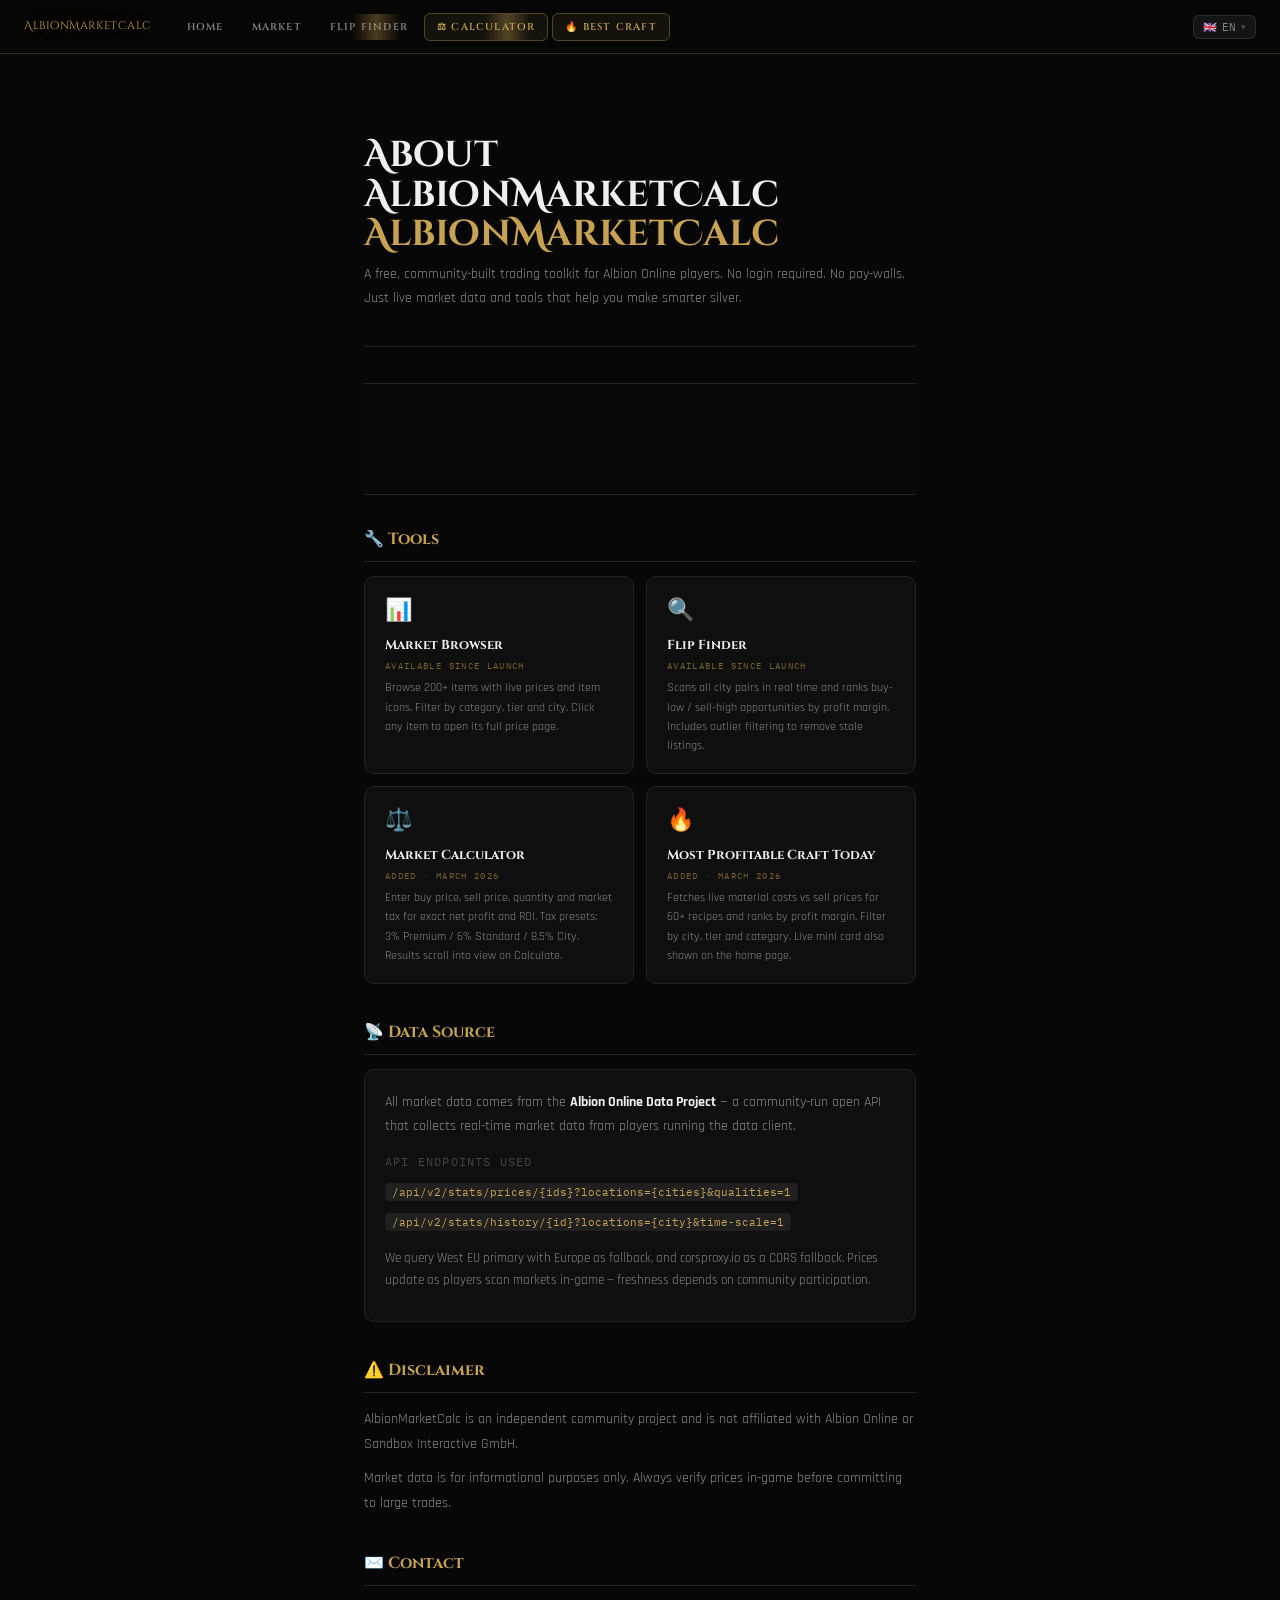
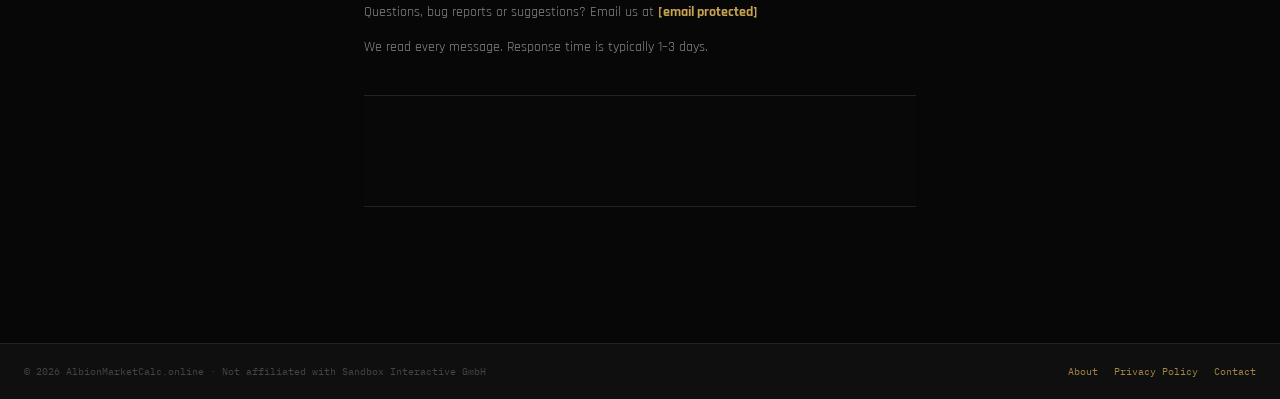
==== commit fd308dce: "Add files via upload" ====
--- a/about.html
+++ b/about.html
@@ -57,6 +57,7 @@
 .api-box code{font-family:var(--FM);font-size:11px;color:var(--gold);background:var(--s3);padding:2px 7px;border-radius:4px}
 @media(max-width:600px){.tool-grid{grid-template-columns:1fr}.cl-entry{grid-template-columns:1fr;gap:4px}}
 </style>
+<script src="i18n.js"></script>
 </head>
 <body>
 
@@ -64,7 +65,7 @@
   <div class="ck-icon">&#127850;</div>
   <div class="ck-body">
     <div class="ck-title">We use cookies</div>
-    <div class="ck-text">We and our partners (including <strong style="color:#EFEFEF">Google AdSense</strong>) use cookies to personalise ads. See our <a href="privacy.html">Privacy Policy</a>.</div>
+    <div class="ck-text">We and our partners (including <strong style="color:#EFEFEF">Google AdSense</strong>) use cookies to personalise ads. See our <a href="privacy.html" data-i18n="footer.privacy">Privacy Policy</a>.</div>
     <div class="ck-btns" style="margin-top:10px">
       <button class="ck-accept" onclick="acceptCookies()">&#10003; Accept All</button>
       <button class="ck-decline" onclick="declineCookies()">Essential Only</button>
@@ -87,18 +88,18 @@
 <nav>
   <a href="index.html" class="logo">AlbionMarketCalc</a>
   <ul class="nav-links">
-    <li><a href="index.html">Home</a></li>
-    <li><a href="market.html">Market</a></li>
-    <li><a href="flipfinder.html">Flip Finder</a></li>
-    <li><a href="calculator.html" class="nav-calc">&#9878; Calculator</a></li>
-    <li><a href="craft.html" class="nav-calc">&#128293; Best Craft</a></li>
+    <li><a href="index.html" data-i18n="nav.home">Home</a></li>
+    <li><a href="market.html" data-i18n="nav.market">Market</a></li>
+    <li><a href="flipfinder.html" data-i18n="nav.flip">Flip Finder</a></li>
+    <li><a href="calculator.html" class="nav-calc" data-i18n="nav.calc">&#9878; Calculator</a></li>
+    <li><a href="craft.html" class="nav-calc" data-i18n="nav.craft">&#128293; Best Craft</a></li>
   </ul>
 </nav>
 
 <div class="wrap">
   <div class="about-hero">
-    <h1>About <em>AlbionMarketCalc</em></h1>
-    <p>A free, community-built trading toolkit for Albion Online players. No login required. No pay-walls. Just live market data and tools that help you make smarter silver.</p>
+    <h1><span data-i18n="about.title">About</span> <em>AlbionMarketCalc</em></h1>
+    <p data-i18n="about.subtitle">A free, community-built trading toolkit for Albion Online players. No login required. No pay-walls. Just live market data and tools that help you make smarter silver.</p>
   </div>
 
   <div class="ad-banner" style="margin-bottom:32px">
@@ -109,29 +110,29 @@
   </div>
 
   <div class="about-section">
-    <h2>&#128295; Tools</h2>
+    <h2 data-i18n="about.tools_h2">🔧 Tools</h2>
     <div class="tool-grid">
       <a href="market.html" class="tool-card">
         <div class="tc-ico">&#128202;</div>
-        <div class="tc-name">Market Browser</div>
+        <div class="tc-name" data-i18n="about.tc_market">Market Browser</div>
         <div class="tc-date">Available since launch</div>
         <div class="tc-desc">Browse 200+ items with live prices and item icons. Filter by category, tier and city. Click any item to open its full price page.</div>
       </a>
       <a href="flipfinder.html" class="tool-card">
         <div class="tc-ico">&#128269;</div>
-        <div class="tc-name">Flip Finder</div>
+        <div class="tc-name" data-i18n="about.tc_flip">Flip Finder</div>
         <div class="tc-date">Available since launch</div>
         <div class="tc-desc">Scans all city pairs in real time and ranks buy-low / sell-high opportunities by profit margin. Includes outlier filtering to remove stale listings.</div>
       </a>
       <a href="calculator.html" class="tool-card">
         <div class="tc-ico">&#9878;&#65039;</div>
-        <div class="tc-name">Market Calculator</div>
+        <div class="tc-name" data-i18n="about.tc_calc">Market Calculator</div>
         <div class="tc-date">Added &middot; March 2026</div>
         <div class="tc-desc">Enter buy price, sell price, quantity and market tax for exact net profit and ROI. Tax presets: 3% Premium / 6% Standard / 8.5% City. Results scroll into view on Calculate.</div>
       </a>
       <a href="craft.html" class="tool-card">
         <div class="tc-ico">&#128293;</div>
-        <div class="tc-name">Most Profitable Craft Today</div>
+        <div class="tc-name" data-i18n="about.tc_craft">Most Profitable Craft Today</div>
         <div class="tc-date">Added &middot; March 2026</div>
         <div class="tc-desc">Fetches live material costs vs sell prices for 60+ recipes and ranks by profit margin. Filter by city, tier and category. Live mini card also shown on the home page.</div>
       </a>
@@ -140,7 +141,7 @@
 
 	
   <div class="about-section">
-    <h2>&#128225; Data Source</h2>
+    <h2 data-i18n="about.data_h2">📡 Data Source</h2>
     <div class="api-box">
       <p style="font-size:14px;color:var(--td);line-height:1.75;margin-bottom:12px">All market data comes from the <a href="https://www.albion-online-data.com" target="_blank" rel="noopener"><strong style="color:var(--tx)">Albion Online Data Project</strong></a> &mdash; a community-run open API that collects real-time market data from players running the data client.</p>
       <p style="font-size:12px;color:var(--tm);margin-bottom:8px;font-family:var(--FM);letter-spacing:.1em;text-transform:uppercase">API endpoints used</p>
@@ -151,31 +152,31 @@
   </div>
 
   <div class="about-section">
-    <h2>&#9888;&#65039; Disclaimer</h2>
-    <p>AlbionMarketCalc is an independent community project and is <strong style="color:var(--tx)">not affiliated with Albion Online or Sandbox Interactive GmbH</strong>. All game assets, names and trademarks belong to their respective owners.</p>
+    <h2 data-i18n="about.disclaimer_h2">⚠️ Disclaimer</h2>
+    <p data-i18n="about.not_affiliated">AlbionMarketCalc is an independent community project and is not affiliated with Albion Online or Sandbox Interactive GmbH. All game assets, names and trademarks belong to their respective owners.</p>
     <p>Market data is for informational purposes only. Always verify prices in-game before committing to large trades.</p>
   </div>
 
   <div class="about-section">
-    <h2>&#9993;&#65039; Contact</h2>
-    <p>Questions, bug reports or suggestions? Email us at <a href="mailto:hexticarcalc@gmail.com"><strong>hexticarcalc@gmail.com</strong></a></p>
+    <h2 data-i18n="about.contact_h2">✉️ Contact</h2>
+    <p>Questions, bug reports or suggestions? Email us at <a href="/cdn-cgi/l/email-protection#ed85889599848e8c9f8e8c818ead8a808c8481c38e8280"><strong><span class="__cf_email__" data-cfemail="a9c1ccd1ddc0cac8dbcac8c5cae9cec4c8c0c587cac6c4">[email&#160;protected]</span></strong></a></p>
     <p>We read every message. Response time is typically 1&ndash;3 days.</p>
   </div>
 
   <div class="ad-banner" style="margin-bottom:32px">
     <div class="ad-inner">
       <ins class="adsbygoogle" style="display:inline-block;width:728px;height:90px" data-ad-client="ca-pub-XXXXXXXXXXXXXXXX" data-ad-slot="4444444444"></ins>
-      <script>(adsbygoogle=window.adsbygoogle||[]).push({});</script>
+      <script data-cfasync="false" src="/cdn-cgi/scripts/5c5dd728/cloudflare-static/email-decode.min.js"></script><script>(adsbygoogle=window.adsbygoogle||[]).push({});</script>
     </div>
   </div>
 </div>
 
 <footer>
-  <p>&copy; 2026 AlbionMarketCalc.online &middot; Not affiliated with Sandbox Interactive GmbH</p>
+  <p>&copy; 2026 AlbionMarketCalc.online &middot; <span data-i18n="footer.disclaimer">Not affiliated with Sandbox Interactive GmbH</span></p>
   <div class="footer-links">
-    <a href="about.html">About</a>
+    <a href="about.html" data-i18n="footer.about">About</a>
     <a href="privacy.html">Privacy Policy</a>
-    <a href="contact.html">Contact</a>
+    <a href="contact.html" data-i18n="footer.contact">Contact</a>
   </div>
 </footer>
 
@@ -184,4 +185,4 @@
 function acceptCookies(){localStorage.setItem("ck_consent_v1",JSON.stringify({essential:true,analytics:true,ads:true,functional:true}));document.getElementById("cookie-banner").classList.add("hidden");document.getElementById("ck-modal").classList.remove("show");}
 function declineCookies(){localStorage.setItem("ck_consent_v1",JSON.stringify({essential:true,analytics:false,ads:false,functional:false}));document.getElementById("cookie-banner").classList.add("hidden");}
 function openCkModal(){document.getElementById("ck-modal").classList.add("show");}
-function saveCkSettings(){localStorage.setItem("ck_consent_v1",JSON.stringify({essential:true,analytics:document.getElementById("ck-analytics").checked,ads:document.getElementById("ck-ads").checked,functional:document.getElementById("ck-func").checked}));document.getElementById("cooki+function saveCkSettings(){localStora
